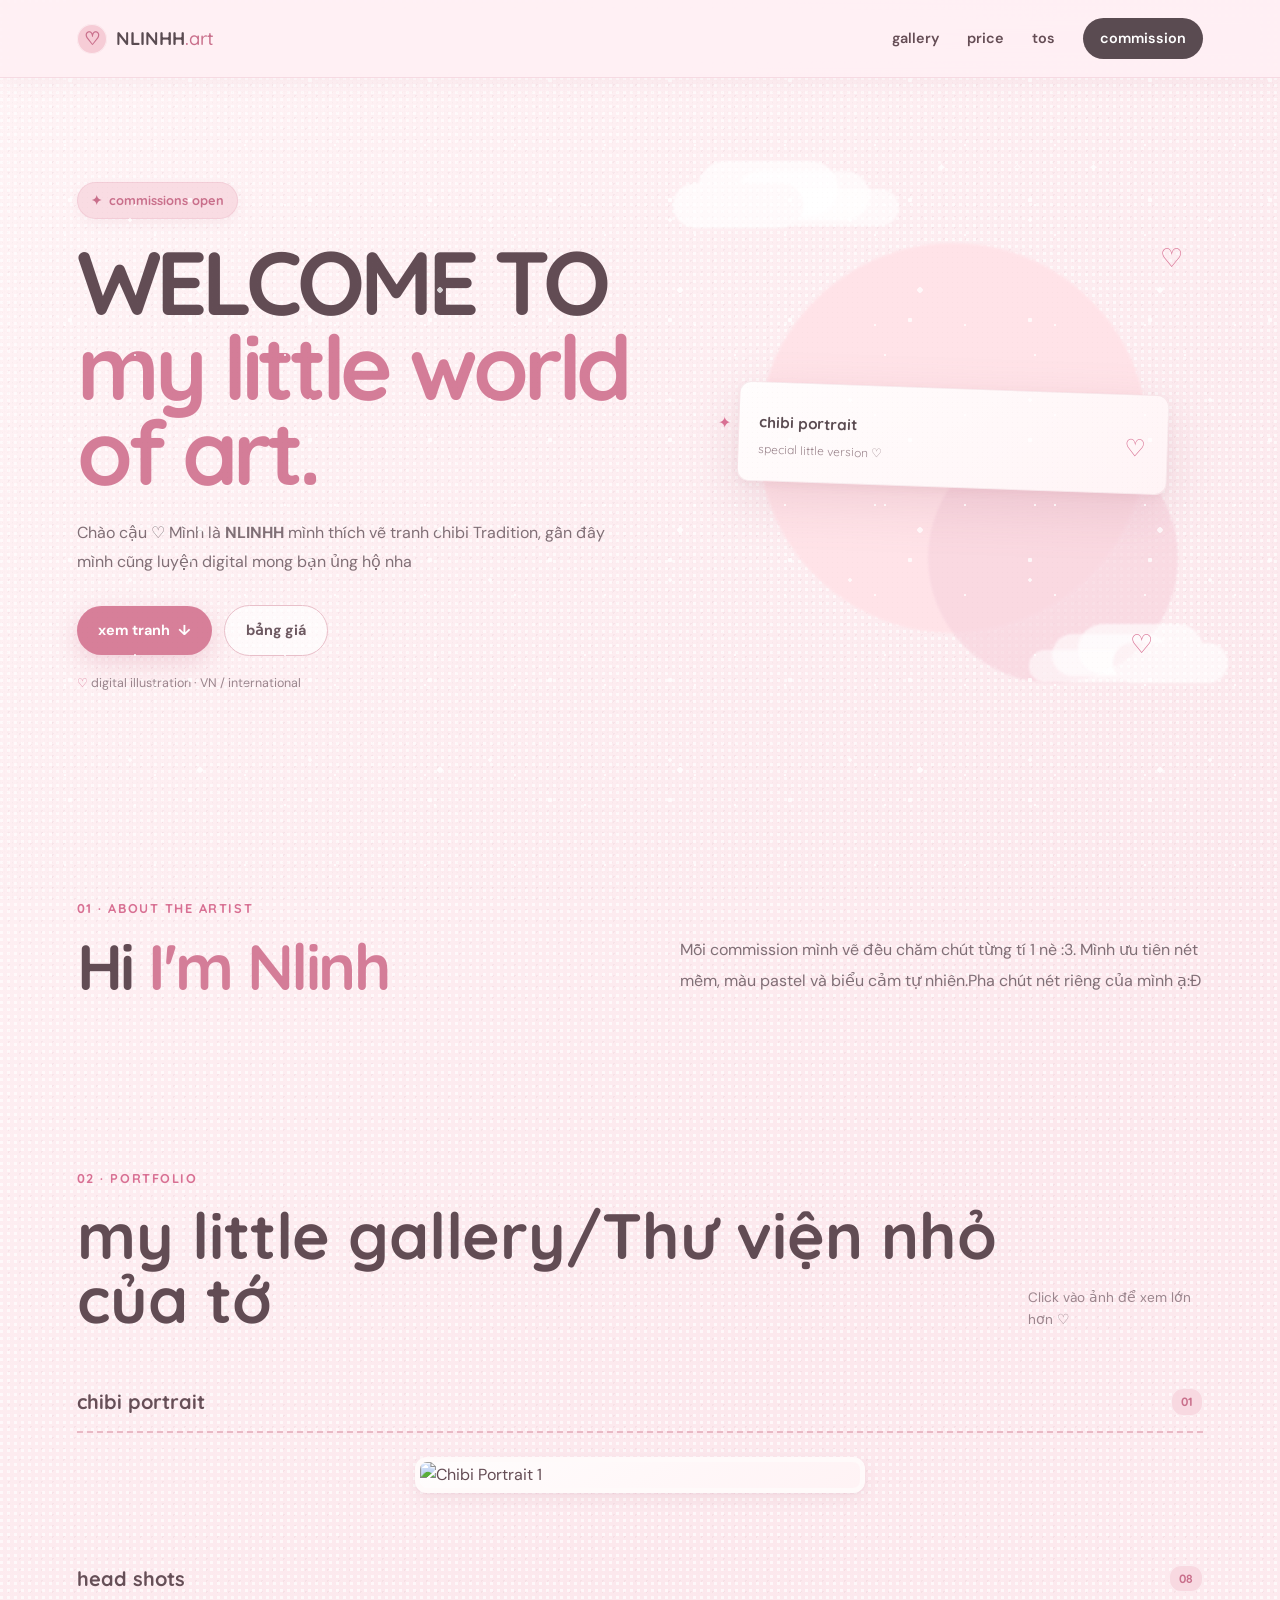
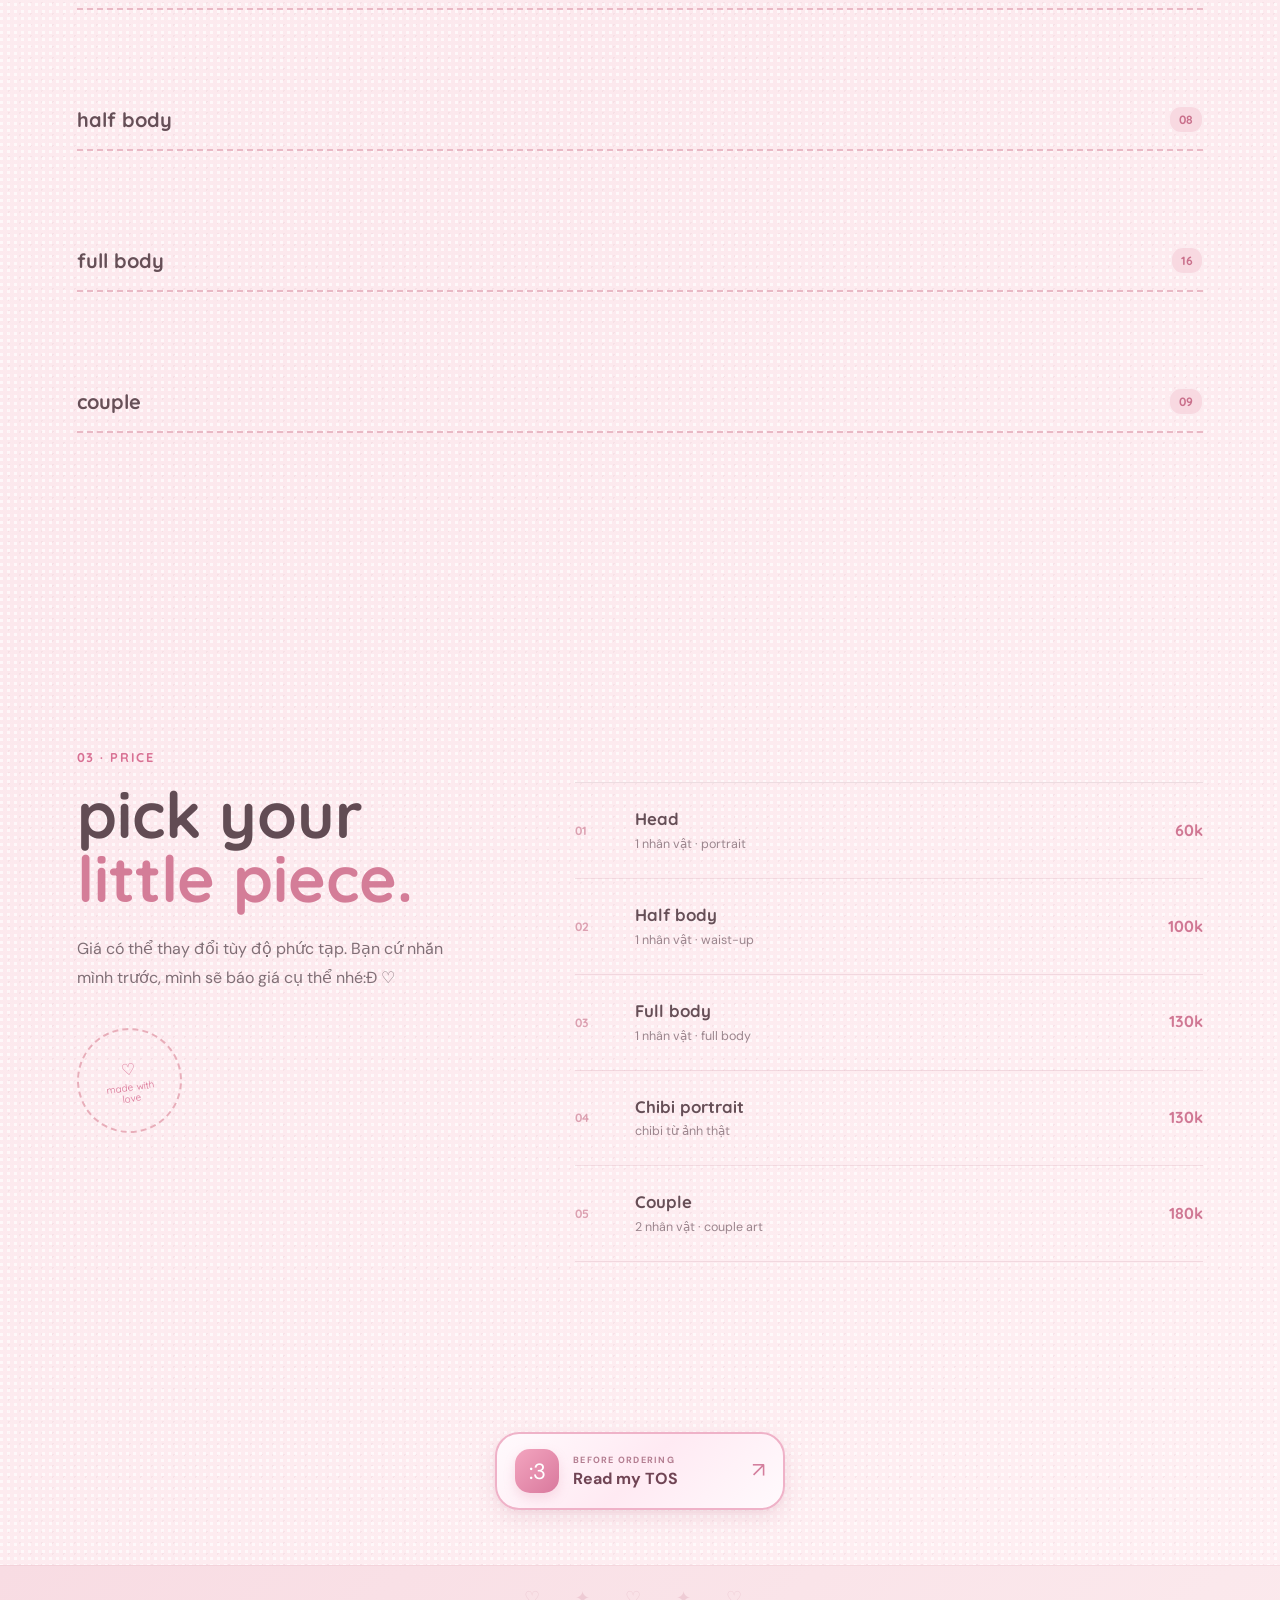
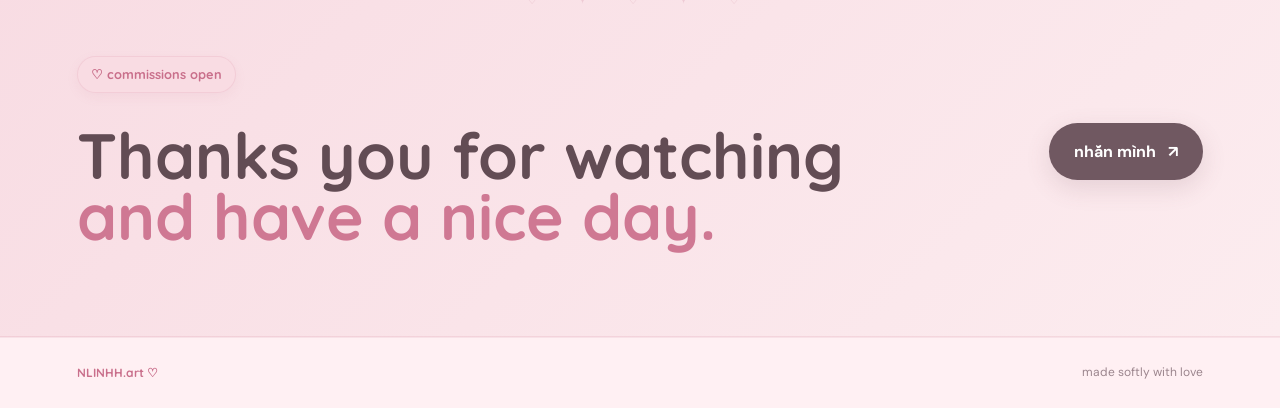
==== index.html @ 8cbca4b0 "nglinhhhcom" ====
<!DOCTYPE html>
<html lang="vi">

<head>
  <meta charset="UTF-8" />
  <meta name="viewport" content="width=device-width, initial-scale=1.0" />
  <meta name="description" content="NGLINHH.art — hello mng nhaaaaaaaa." />
  <title>NGLINHH.art — Commission</title>
  <link rel="preconnect" href="https://fonts.googleapis.com">
  <link rel="preconnect" href="https://fonts.gstatic.com" crossorigin>
  <link
    href="https://fonts.googleapis.com/css2?family=DM+Sans:wght@400;500;600;700&family=Quicksand:wght@500;600;700&display=swap"
    rel="stylesheet">
  <link rel="stylesheet" href="style.css" />
</head>

<body>
  <div class="grain" aria-hidden="true"></div>

  <header class="topbar">
    <a class="brand" href="#home" aria-label="NGLINHH.art home">
      <span class="brand-dot">♡</span>
      <span>NLINHH<span class="thin">.art</span></span>
    </a>
    <nav aria-label="Main navigation">
      <a href="#gallery">gallery</a>
      <a href="#price">price</a>
      <a href="tos.html">tos</a>
      <a class="nav-btn" href="#contact">commission</a>
    </nav>

    <button class="menu" type="button" aria-label="Mở menu" aria-expanded="false">☰</button>
  </header>

  <main>
    <section class="hero" id="home">
      <div class="hero-copy">
        <div class="eyebrow"><span>✦</span> commissions open</div>
        <h1>WELCOME TO<br><em>my little world of art.</em></h1>
        <p>
          Chào cậu ♡ Mình là <strong>NLINHH</strong> mình thích vẽ tranh chibi Tradition, gần đây mình cũng luyện digital mong bạn ủng hộ nha
        </p>
        <div class="hero-actions">
          <a href="#gallery" class="button primary">xem tranh <span>↓</span></a>
          <a href="#price" class="button ghost">bảng giá</a>
        </div>
        <div class="mini-note"><span>♡</span> digital illustration · VN / international</div>
      </div>

      <div class="hero-art">
        <div class="blob blob-one"></div>
        <div class="blob blob-two"></div>

        <div class="portrait-card">
          <button class="hero-image-wrap" id="heroChibi" type="button" aria-label="Mở ảnh chibi">
            
          </button>
          <div class="portrait-caption">
            <div>
              <b>chibi portrait</b><br>
              <span> special little version ♡</span>
            </div>
            <span class="heart">♡</span>
          </div>
        </div>

        <span class="float-heart h1">♡</span>
        <span class="float-heart h2">✦</span>
        <span class="float-heart h3">♡</span>
      </div>
    </section>

    <section class="intro section">
      <div class="section-kicker">01 · about the artist</div>
      <div class="intro-grid">
        <h2>Hi <em>I'm Nlinh</em></h2>
        <p>
          Mỗi commission mình vẽ đều chăm chút từng tí 1 nè :3. Mình ưu tiên nét mềm,
          màu pastel và biểu cảm tự nhiên.Pha chút nét riêng của mình ạ:Đ
         
        </p>
      </div>
    </section>

    <section class="gallery section" id="gallery">
      <div class="section-head">
        <div>
          <div class="section-kicker">02 · portfolio</div>
          <h2>my little gallery/Thư viện nhỏ của tớ</h2>
        </div>
        <p>Click vào ảnh để xem lớn hơn ♡</p>
      </div>

      <!-- Chibi Portrait -->
      <div class="gallery-block">
        <div class="gallery-title">
          <span>chibi portrait</span><b>01</b>
        </div>
        <div class="masonry one gallery-grid">
          <img src="images/Head/2.jpg" alt="Chibi Portrait 1" loading="lazy" />
        </div>
      </div>

      <!-- Head Shots -->
      <div class="gallery-block">
        <div class="gallery-title"><span>head shots</span><b>08</b></div>
        <div class="masonry grid-4 gallery-grid">

        </div>
      </div>

      <!-- Half Body -->
      <div class="gallery-block">
        <div class="gallery-title"><span>half body</span><b>08</b></div>
        <div class="masonry grid-4 gallery-grid">

        </div>
      </div>

      <!-- Full Body -->
      <div class="gallery-block">
        <div class="gallery-title"><span>full body</span><b>16</b></div>
        <div class="masonry grid-4 gallery-grid">

        </div>
      </div>

      <!-- Couple -->
      <div class="gallery-block">
        <div class="gallery-title"><span>couple</span><b>09</b></div>
        <div class="masonry grid-3 gallery-grid">

        </div>
      </div>
    </section>

    <section class="price section" id="price">
      <div class="section-kicker">03 · price</div>
      <div class="price-layout">
        <div class="price-intro">
          <h2>pick your<br><em>little piece.</em></h2>
          <p>Giá có thể thay đổi tùy độ phức tạp. Bạn cứ nhắn mình trước, mình sẽ báo giá cụ thể nhé:Đ ♡</p>
          <div class="price-stamp">♡<br><small>made with<br>love</small></div>
        </div>

        <div class="price-list">
          <article class="price-item">
            <span class="num">01</span>
            <div>
              <h3>Head</h3>
              <p>1 nhân vật · portrait</p>
            </div>
            <strong>60k</strong>
          </article>
          <article class="price-item">
            <span class="num">02</span>
            <div>
              <h3>Half body</h3>
              <p>1 nhân vật · waist-up</p>
            </div>
            <strong>100k</strong>
          </article>
          <article class="price-item">
            <span class="num">03</span>
            <div>
              <h3>Full body</h3>
              <p>1 nhân vật · full body</p>
            </div>
            <strong>130k</strong>
          </article>
          <article class="price-item">
            <span class="num">04</span>
            <div>
              <h3>Chibi portrait</h3>
              <p>chibi từ ảnh thật</p>
            </div>
            <strong>130k</strong>
          </article>
          <article class="price-item">
            <span class="num">05</span>
            <div>
              <h3>Couple</h3>
              <p>2 nhân vật · couple art</p>
            </div>
            <strong>180k</strong>
          </article>
        </div>
      </div>
    </section>
    <div class="tos-button-wrap">

      <a href="./tos.html" target="_blank" rel="noopener noreferrer" class="tos-button">

        <span class="tos-icon">:3</span>

        <span class="tos-button-text">
          <small>BEFORE ORDERING</small>
          Read my TOS
        </span>

        <span class="tos-arrow">↗</span>

      </a>

    </div>
    </a>
    </div>
    <section class="contact" id="contact">
      <div class="contact-inner">
        <div>
          <span class="eyebrow">♡ commissions open</span>
          <h2>Thanks you for watching<br><em>and have a nice day.</em></h2>
        </div>
        <a class="contact-button" href="https://www.facebook.com/share/19JkC8BtgW/?mibextid=wwXIfr/" target="_blank"
          rel="noopener noreferrer">
          nhắn mình <span>↗</span>
        </a>
      </div>
    </section>
  </main>

  <footer>
    <span>NLINHH.art ♡</span>
    <span>made softly with love</span>
  </footer>

  <div class="lightbox" id="lightbox" aria-hidden="true">
    <button class="close" type="button" aria-label="Đóng">×</button>
    <div class="lightbox-content">
      <div class="lightbox-frame">
        <img id="lightboxImage" class="lightbox-image" src="" alt="" />
      </div>
      <p id="lightboxTitle">Artwork</p>
    </div>
  </div>

  <script src="script.js"></script>
</body>

</html>
---- style.css ----
/* ================================
   RESET
================================ */

* {
    margin: 0;
    padding: 0;
    box-sizing: border-box;
}

html {
    scroll-behavior: smooth;
}

body {
    font-family: 'DM Sans', sans-serif;
    background: #fffafb;
    color: #5a4b51;
    line-height: 1.6;
    overflow-x: hidden;
}

img {
    max-width: 100%;
}

a {
    color: inherit;
    text-decoration: none;
}

button {
    font-family: inherit;
}


/* ================================
   BACKGROUND GRAIN
================================ */

.grain {
    position: fixed;
    inset: 0;
    z-index: -1;
    pointer-events: none;
    opacity: 0.035;

    background-image:
        radial-gradient(#8d6b74 0.6px, transparent 0.6px);

    background-size: 5px 5px;
}


/* ================================
   TOPBAR
================================ */

.topbar {
    position: sticky;
    top: 0;
    z-index: 1000;

    display: flex;
    align-items: center;
    justify-content: space-between;

    width: 100%;
    padding: 18px 6vw;

    background: rgba(255, 250, 251, 0.88);
    backdrop-filter: blur(14px);

    border-bottom: 1px solid #f7dfe4;
}

.brand {
    display: flex;
    align-items: center;
    gap: 9px;

    font-family: 'Quicksand', sans-serif;
    font-size: 1.15rem;
    font-weight: 700;

    color: #5a4b51;
}

.brand-dot {
    display: flex;
    align-items: center;
    justify-content: center;

    width: 30px;
    height: 30px;

    border-radius: 50%;

    background: #ffe3e8;
    color: #d87093;
}

.thin {
    font-weight: 500;
    color: #d87093;
}

.topbar nav {
    display: flex;
    align-items: center;
    gap: 28px;

    font-size: 0.9rem;
    font-weight: 600;
}

.topbar nav a {
    transition: color 0.2s ease;
}

.topbar nav a:hover {
    color: #d87093;
}

.nav-btn {
    padding: 9px 17px;

    border-radius: 999px;

    background: #5a4b51;
    color: white !important;

    transition:
        transform 0.2s ease,
        background 0.2s ease;
}

.nav-btn:hover {
    background: #d87093;
    transform: translateY(-2px);
}

.menu {
    display: none;

    border: none;
    background: none;

    font-size: 1.5rem;
    color: #5a4b51;

    cursor: pointer;
}


/* ================================
   GENERAL
================================ */

main {
    width: 100%;
}

.section {
    width: min(1180px, 88%);
    margin: 0 auto;
}

.section-kicker {
    margin-bottom: 15px;

    color: #d87093;

    font-family: 'Quicksand', sans-serif;
    font-size: 0.8rem;
    font-weight: 700;

    letter-spacing: 0.12em;
    text-transform: uppercase;
}


/* ================================
   HERO
================================ */

.hero {
    position: relative;

    display: grid;
    grid-template-columns: 1fr 0.9fr;
    align-items: center;

    min-height: 720px;

    width: min(1180px, 88%);
    margin: 0 auto;

    gap: 70px;
}

.hero-copy {
    position: relative;
    z-index: 2;
}

.eyebrow {
    display: inline-flex;
    align-items: center;
    gap: 7px;

    margin-bottom: 20px;

    padding: 7px 13px;

    border-radius: 999px;

    background: #ffe9ed;
    color: #d87093;

    font-family: 'Quicksand', sans-serif;
    font-size: 0.8rem;
    font-weight: 700;
}

.hero h1 {
    margin-bottom: 25px;

    font-family: 'Quicksand', sans-serif;
    font-size: clamp(3.5rem, 7vw, 6.5rem);
    line-height: 0.95;
    letter-spacing: -0.055em;

    color: #4f4147;
}

.hero h1 em,
.intro h2 em,
.price-intro h2 em,
.contact h2 em {
    color: #d87093;
    font-style: normal;
}

.hero-copy>p {
    max-width: 590px;

    margin-bottom: 28px;

    color: #806f76;
    font-size: 1rem;
    line-height: 1.8;
}

.hero-actions {
    display: flex;
    align-items: center;
    gap: 12px;

    margin-bottom: 18px;
}

.button {
    display: inline-flex;
    align-items: center;
    justify-content: center;
    gap: 8px;

    padding: 13px 21px;

    border-radius: 999px;

    font-size: 0.9rem;
    font-weight: 700;

    transition:
        transform 0.25s ease,
        box-shadow 0.25s ease;
}

.button:hover {
    transform: translateY(-3px);
}

.button.primary {
    background: #d87093;
    color: white;

    box-shadow: 0 8px 25px rgba(216, 112, 147, 0.25);
}

.button.ghost {
    border: 1px solid #e8cbd2;
    background: white;
    color: #6d5961;
}

.mini-note {
    color: #9a858d;
    font-size: 0.78rem;
}

.mini-note span {
    color: #d87093;
}


/* ================================
   HERO ART
================================ */

.hero-art {
    position: relative;

    display: flex;
    align-items: center;
    justify-content: center;

    min-height: 570px;
}

.blob {
    position: absolute;

    border-radius: 50%;

    filter: blur(1px);
}

.blob-one {
    width: 390px;
    height: 390px;

    background: #ffe3e8;

    transform: rotate(-15deg);
}

.blob-two {
    width: 250px;
    height: 250px;

    background: #f8d5df;

    right: 5%;
    bottom: 7%;

    opacity: 0.7;
}

.portrait-card {
    position: relative;
    z-index: 2;

    width: min(430px, 90%);

    padding: 12px;

    background: white;

    border-radius: 24px;

    box-shadow:
        0 25px 70px rgba(180, 120, 140, 0.2),
        0 5px 20px rgba(180, 120, 140, 0.08);

    transform: rotate(2deg);

    transition: transform 0.35s ease;
}

.portrait-card:hover {
    transform: rotate(0deg) translateY(-5px);
}

.hero-image-wrap {
    display: block;

    width: 100%;
    padding: 0;

    border: none;
    border-radius: 17px;

    overflow: hidden;

    background: #fff;

    cursor: pointer;
}

.hero-image-wrap img {
    display: block;

    width: 100%;
    height: auto;

    border-radius: 17px;
}

.portrait-caption {
    display: flex;
    align-items: center;
    justify-content: space-between;

    padding: 15px 8px 8px;

    font-family: 'Quicksand', sans-serif;
}

.portrait-caption b {
    color: #5a4b51;
    font-size: 0.95rem;
}

.portrait-caption span {
    color: #9b858d;
    font-size: 0.75rem;
}

.portrait-caption .heart {
    color: #d87093;
    font-size: 1.5rem;
}

.float-heart {
    position: absolute;

    z-index: 3;

    color: #d87093;

    font-size: 1.6rem;

    animation: float 3s ease-in-out infinite;
}

.float-heart.h1 {
    top: 15%;
    right: 4%;
}

.float-heart.h2 {
    top: 45%;
    left: 3%;

    font-size: 1rem;

    animation-delay: 0.7s;
}

.float-heart.h3 {
    right: 10%;
    bottom: 10%;

    animation-delay: 1.2s;
}

@keyframes float {

    0%,
    100% {
        transform: translateY(0);
    }

    50% {
        transform: translateY(-10px);
    }
}


/* ================================
   INTRO
================================ */

.intro {
    padding: 100px 0;
}

.intro-grid {
    display: grid;
    grid-template-columns: 1fr 1fr;

    gap: 80px;

    align-items: center;
}

.intro h2 {
    font-family: 'Quicksand', sans-serif;
    font-size: clamp(2.4rem, 5vw, 4.3rem);
    line-height: 1;
    letter-spacing: -0.04em;

    color: #504147;
}

.intro-grid p {
    color: #806f76;
    font-size: 1rem;
    line-height: 1.9;
}


/* ================================
   GALLERY
================================ */

.gallery {
    padding: 70px 0 120px;
}

.section-head {
    display: flex;
    align-items: end;
    justify-content: space-between;

    margin-bottom: 55px;
}

.section-head h2 {
    font-family: 'Quicksand', sans-serif;
    font-size: clamp(2.5rem, 5vw, 4rem);
    line-height: 1;

    color: #504147;
}

.section-head>p {
    color: #9b858d;
    font-size: 0.85rem;
}

.gallery-block {
    margin-bottom: 70px;
}

.gallery-title {
    display: flex;
    align-items: center;
    justify-content: space-between;

    padding-bottom: 13px;
    margin-bottom: 24px;

    border-bottom: 2px dashed #f4c2c2;

    font-family: 'Quicksand', sans-serif;
    font-size: 1.25rem;
    font-weight: 700;

    color: #5a4b51;
}

.gallery-title b {
    padding: 4px 10px;

    border-radius: 12px;

    background: #ffe3e8;
    color: #d87093;

    font-size: 0.75rem;
}


/* GRID */

.gallery-grid {
    display: grid;

    width: 100%;

    gap: 20px;
}

.gallery-grid.one {
    grid-template-columns: minmax(250px, 450px);
    justify-content: center;
}

.gallery-grid.grid-3 {
    grid-template-columns: repeat(3, minmax(0, 1fr));
}

.gallery-grid.grid-4 {
    grid-template-columns: repeat(4, minmax(0, 1fr));
}


/* IMAGE */

.gallery-grid img {
    display: block;

    width: 100%;
    height: 280px;

    object-fit: cover;

    border: 3px solid white;
    border-radius: 16px;

    background: #fff;

    box-shadow: 0 5px 20px rgba(220, 150, 170, 0.12);

    cursor: pointer;

    transition:
        transform 0.3s cubic-bezier(0.34, 1.56, 0.64, 1),
        box-shadow 0.3s ease;
}

.gallery-grid.one img {
    height: auto;
    max-height: 600px;

    object-fit: contain;
}

.gallery-grid img:hover {
    transform: translateY(-6px) scale(1.02);

    box-shadow:
        0 12px 30px rgba(220, 150, 170, 0.25);
}


/* ================================
   PRICE
================================ */

.price {
    padding: 100px 0 130px;
}

.price-layout {
    display: grid;
    grid-template-columns: 0.8fr 1.2fr;

    gap: 80px;

    align-items: start;
}

.price-intro h2 {
    font-family: 'Quicksand', sans-serif;
    font-size: clamp(2.5rem, 5vw, 4.2rem);
    line-height: 1;

    color: #504147;
}

.price-intro>p {
    max-width: 400px;

    margin-top: 25px;

    color: #806f76;
    line-height: 1.8;
}

.price-stamp {
    display: flex;
    flex-direction: column;
    align-items: center;
    justify-content: center;

    width: 105px;
    height: 105px;

    margin-top: 35px;

    border: 2px dashed #e8aeba;
    border-radius: 50%;

    color: #d87093;

    text-align: center;

    transform: rotate(-8deg);
}

.price-stamp small {
    font-family: 'Quicksand', sans-serif;
    font-size: 0.62rem;
    line-height: 1.1;
}

.price-list {
    display: flex;
    flex-direction: column;

    border-top: 1px solid #eddde1;
}

.price-item {
    display: grid;
    grid-template-columns: 45px 1fr auto;
    align-items: center;

    gap: 15px;

    padding: 23px 0;

    border-bottom: 1px solid #eddde1;
}

.price-item .num {
    color: #dca1b1;

    font-family: 'Quicksand', sans-serif;
    font-size: 0.75rem;
    font-weight: 700;
}

.price-item h3 {
    margin-bottom: 2px;

    font-family: 'Quicksand', sans-serif;
    font-size: 1.05rem;

    color: #5a4b51;
}

.price-item p {
    color: #9b858d;
    font-size: 0.78rem;
}

.price-item strong {
    font-family: 'Quicksand', sans-serif;

    color: #d87093;
    font-size: 1rem;
}


/* ================================
   CONTACT
================================ */

.contact {
    width: 100%;

    padding: 90px 6vw;

    background: #fcebef;
}

.contact-inner {
    display: flex;
    align-items: center;
    justify-content: space-between;

    width: min(1180px, 100%);
    margin: 0 auto;

    gap: 40px;
}

.contact h2 {
    margin-top: 12px;

    font-family: 'Quicksand', sans-serif;
    font-size: clamp(2.7rem, 5vw, 5rem);
    line-height: 0.95;

    color: #504147;
}

.contact-button {
    display: inline-flex;
    align-items: center;
    gap: 12px;

    padding: 16px 25px;

    border-radius: 999px;

    background: #5a4b51;
    color: white;

    font-weight: 700;

    transition:
        transform 0.2s ease,
        background 0.2s ease;
}

.contact-button:hover {
    background: #d87093;
    transform: translateY(-3px);
}


/* ================================
   FOOTER
================================ */

footer {
    display: flex;
    align-items: center;
    justify-content: space-between;

    padding: 25px 6vw;

    background: #fff;

    color: #9b858d;

    font-size: 0.75rem;
}

footer span:first-child {
    font-family: 'Quicksand', sans-serif;
    font-weight: 700;
    color: #d87093;
}


/* ================================
   LIGHTBOX
================================ */

.lightbox {
    position: fixed;
    inset: 0;

    z-index: 9999;

    display: flex;
    align-items: center;
    justify-content: center;

    padding: 30px;

    background: rgba(45, 30, 35, 0.88);

    opacity: 0;
    visibility: hidden;
    pointer-events: none;

    transition:
        opacity 0.25s ease,
        visibility 0.25s ease;
}

.lightbox.active {
    opacity: 1;
    visibility: visible;
    pointer-events: auto;
}

.lightbox-content {
    display: flex;
    flex-direction: column;
    align-items: center;

    max-width: 95vw;
    max-height: 95vh;
}

.lightbox-frame {
    display: flex;
    align-items: center;
    justify-content: center;

    max-width: 90vw;
    max-height: 82vh;
}

.lightbox-image {
    display: block;

    width: auto;
    height: auto;

    max-width: 90vw;
    max-height: 82vh;

    object-fit: contain;

    border: 4px solid white;
    border-radius: 16px;

    box-shadow: 0 20px 60px rgba(0, 0, 0, 0.35);
}

.lightbox-content p {
    margin-top: 14px;

    color: white;

    font-family: 'Quicksand', sans-serif;
    font-size: 0.9rem;
    font-weight: 600;

    text-align: center;
}

.lightbox .close {
    position: absolute;
    top: 20px;
    right: 25px;

    width: 45px;
    height: 45px;

    border: none;
    border-radius: 50%;

    background: rgba(255, 255, 255, 0.95);
    color: #8c6872;

    font-size: 30px;
    line-height: 1;

    cursor: pointer;

    transition:
        transform 0.2s ease,
        background 0.2s ease;
}

.lightbox .close:hover {
    background: #ffe3e8;
    transform: rotate(90deg);
}


/* ================================
   RESPONSIVE
================================ */

@media (max-width: 900px) {

    .topbar {
        padding: 15px 5%;
    }

    .topbar nav {
        display: none;
    }

    .menu {
        display: block;
    }

    .hero {
        grid-template-columns: 1fr;

        min-height: auto;

        padding: 80px 0 100px;

        gap: 60px;
    }

    .hero-copy {
        text-align: center;
    }

    .hero-copy>p {
        margin-left: auto;
        margin-right: auto;
    }

    .hero-actions {
        justify-content: center;
    }

    .hero-art {
        min-height: 500px;
    }

    .intro-grid {
        grid-template-columns: 1fr;

        gap: 30px;
    }

    .section-head {
        align-items: start;
        flex-direction: column;

        gap: 15px;
    }

    .gallery-grid.grid-4 {
        grid-template-columns: repeat(2, minmax(0, 1fr));
    }

    .gallery-grid.grid-3 {
        grid-template-columns: repeat(2, minmax(0, 1fr));
    }

    .price-layout {
        grid-template-columns: 1fr;

        gap: 50px;
    }

    .contact-inner {
        flex-direction: column;
        align-items: flex-start;
    }
}


@media (max-width: 600px) {

    .section {
        width: 90%;
    }

    .hero {
        width: 90%;
    }

    .hero h1 {
        font-size: 3.5rem;
    }

    .hero-art {
        min-height: 400px;
    }

    .blob-one {
        width: 280px;
        height: 280px;
    }

    .blob-two {
        width: 180px;
        height: 180px;
    }

    .portrait-card {
        width: 90%;
    }

    .intro,
    .gallery,
    .price {
        padding-top: 70px;
        padding-bottom: 80px;
    }

    .gallery-grid {
        gap: 10px;
    }

    .gallery-grid.grid-3,
    .gallery-grid.grid-4 {
        grid-template-columns: repeat(2, minmax(0, 1fr));
    }

    .gallery-grid img {
        height: 180px;

        border-width: 2px;
        border-radius: 10px;
    }

    .gallery-grid.one {
        grid-template-columns: 1fr;
    }

    .gallery-grid.one img {
        height: auto;
        max-height: none;
    }

    .gallery-title {
        font-size: 1.05rem;
    }

    .price-item {
        grid-template-columns: 35px 1fr auto;
        gap: 8px;
    }

    .contact {
        padding: 70px 5%;
    }

    .contact h2 {
        font-size: 3rem;
    }

    footer {
        flex-direction: column;
        gap: 8px;

        text-align: center;
    }

    .lightbox {
        padding: 15px;
    }

    .lightbox-image {
        max-width: 95vw;
        max-height: 80vh;

        border-radius: 12px;
    }

    .lightbox .close {
        top: 12px;
        right: 12px;

        width: 40px;
        height: 40px;

        font-size: 26px;
    }
}

/* =========================================
   🎀 CANVAS PINK ARTIST THEME
========================================= */

/* Nền canvas */
body {
    background:
        radial-gradient(circle at 15% 20%,
            rgba(255, 255, 255, 0.65) 0 2px,
            transparent 2px),
        radial-gradient(circle at 80% 70%,
            rgba(180, 120, 140, 0.08) 0 1px,
            transparent 1px),
        linear-gradient(135deg,
            #fff4f6 0%,
            #fce8ed 45%,
            #fff1f4 100%);

    background-size:
        7px 7px,
        11px 11px,
        100% 100%;

    color: #654d55;
}


/* Lớp texture vải canvas */
body::before {
    content: "";
    position: fixed;
    inset: 0;

    z-index: -1;
    pointer-events: none;

    opacity: 0.18;

    background:
        repeating-linear-gradient(0deg,
            rgba(130, 90, 100, 0.045) 0px,
            rgba(130, 90, 100, 0.045) 1px,
            transparent 1px,
            transparent 4px),
        repeating-linear-gradient(90deg,
            rgba(130, 90, 100, 0.035) 0px,
            rgba(130, 90, 100, 0.035) 1px,
            transparent 1px,
            transparent 4px);

    mix-blend-mode: multiply;
}


/* =========================================
   HEADER
========================================= */

.topbar {
    background: rgba(255, 240, 244, 0.88);

    border-bottom: 1px solid rgba(220, 150, 170, 0.25);

    box-shadow:
        0 4px 20px rgba(180, 110, 135, 0.07);
}

.brand-dot {
    background: #f6ccd6;
    color: #c96f8b;

    box-shadow:
        inset 0 0 0 1px rgba(255, 255, 255, 0.6);
}

.thin {
    color: #c96f8b;
}


/* =========================================
   HERO
========================================= */

.hero {
    position: relative;
}

.hero h1 {
    color: #624c54;
}

.hero h1 em {
    color: #d47d98;
}

.eyebrow {
    background: #f9dce3;
    color: #c96f8b;

    border: 1px solid rgba(210, 120, 145, 0.15);

    box-shadow:
        0 4px 12px rgba(190, 110, 135, 0.08);
}

.button.primary {
    background: #d77f99;

    box-shadow:
        0 8px 25px rgba(210, 115, 145, 0.25);
}

.button.ghost {
    background: rgba(255, 255, 255, 0.65);

    border-color: #e8bfc9;
}


/* =========================================
   HERO IMAGE — KIỂU TRANH DÁN LÊN CANVAS
========================================= */

.portrait-card {
    background:
        linear-gradient(145deg,
            #fffdfd,
            #fff4f6);

    border: 1px solid rgba(210, 150, 165, 0.18);

    box-shadow:
        0 18px 50px rgba(180, 110, 135, 0.18),
        0 3px 8px rgba(160, 100, 120, 0.08);

    border-radius: 12px;
}


/* =========================================
   INTRO
========================================= */

.intro h2,
.section-head h2,
.price-intro h2 {
    color: #624c54;
}

.intro h2 em,
.price-intro h2 em {
    color: #d47d98;
}


/* =========================================
   GALLERY
========================================= */

.gallery-title {
    color: #664f57;

    border-bottom-color: #e9b9c5;
}

.gallery-title b {
    background: #f8d9e1;
    color: #c96f8b;

    box-shadow:
        inset 0 0 0 1px rgba(255, 255, 255, 0.5);
}


/* Khung ảnh giống card canvas */
.gallery-grid img {
    background:
        linear-gradient(145deg,
            #fffdfd,
            #fff3f5);

    border: 5px solid #fffafa;

    border-radius: 12px;

    box-shadow:
        0 5px 15px rgba(170, 105, 125, 0.10),
        0 1px 2px rgba(170, 105, 125, 0.08);

    transition:
        transform 0.3s cubic-bezier(0.34, 1.56, 0.64, 1),
        box-shadow 0.3s ease,
        filter 0.3s ease;
}

.gallery-grid img:hover {
    transform:
        translateY(-7px) rotate(-0.5deg) scale(1.025);

    box-shadow:
        0 15px 30px rgba(180, 105, 130, 0.20);

    filter: saturate(1.03);
}


/* =========================================
   PRICE — CARD VẢI/GIẤY
========================================= */

.price-item {
    border-bottom-color: rgba(210, 160, 175, 0.28);
}

.price-item h3 {
    color: #664f57;
}

.price-item strong {
    color: #d07894;
}


/* =========================================
   CONTACT
========================================= */

.contact {
    position: relative;

    background:
        linear-gradient(135deg,
            #f8dce3,
            #fcecef);

    border-top: 1px solid rgba(210, 130, 150, 0.15);
    border-bottom: 1px solid rgba(210, 130, 150, 0.15);
}

.contact::before {
    content: "♡   ✦   ♡   ✦   ♡";

    position: absolute;
    top: 18px;
    left: 50%;

    transform: translateX(-50%);

    color: rgba(190, 100, 130, 0.18);

    font-size: 18px;
    letter-spacing: 15px;
}

.contact h2 {
    color: #624c54;
}

.contact h2 em {
    color: #cf7893;
}

.contact-button {
    background: #705861;

    box-shadow:
        0 8px 25px rgba(120, 80, 95, 0.16);
}


/* =========================================
   FOOTER
========================================= */

footer {
    background: #fff0f3;

    border-top: 1px solid rgba(210, 140, 160, 0.15);
}

footer span:first-child {
    color: #c96f8b;
}


/* =========================================
   LIGHTBOX
========================================= */

.lightbox {
    background: rgba(65, 43, 50, 0.84);
}

.lightbox-image {
    border-color: #fff8fa;

    box-shadow:
        0 20px 70px rgba(50, 30, 40, 0.4);
}

.lightbox .close {
    background: #fff0f3;
    color: #b86c84;
}

.lightbox .close:hover {
    background: #f8d4de;
}

/* =========================================
   ❄️ SNOW + ☁️ CLOUDS
   Pink Canvas Winter Theme
========================================= */


/* -----------------------------------------
   ❄️ TUYẾT RƠI
----------------------------------------- */

body::after {
    content: "";

    position: fixed;
    inset: -100px 0 0 0;

    z-index: 2;
    pointer-events: none;

    opacity: 0.75;

    background-image:
        radial-gradient(circle, #ffffff 0 2px, transparent 2.5px),
        radial-gradient(circle, #ffffff 0 1.5px, transparent 2px),
        radial-gradient(circle, #fff 0 1px, transparent 1.5px),
        radial-gradient(circle, #ffffff 0 2.5px, transparent 3px),
        radial-gradient(circle, #fff 0 1px, transparent 1.5px);

    background-size:
        120px 120px,
        180px 180px,
        90px 90px,
        240px 240px,
        150px 150px;

    background-position:
        10px 0,
        40px 50px,
        20px 20px,
        80px 30px,
        60px 80px;

    animation: snowFall 14s linear infinite;
}

@keyframes snowFall {
    0% {
        transform: translateY(-120px);
    }

    100% {
        transform: translateY(120vh);
    }
}


/* -----------------------------------------
   ☁️ MÂY BỒNG BỀNH
----------------------------------------- */

.grain {
    z-index: 3;
    pointer-events: none;
}


/* Mây góc trên trái */
.grain::before {
    content: "";

    position: absolute;

    width: 95px;
    height: 38px;

    top: 45px;
    left: -15px;

    border-radius: 50px;

    background: rgba(255, 255, 255, 0.72);

    filter: blur(1px);

    box-shadow:
        28px -15px 0 5px rgba(255, 255, 255, 0.72),
        58px -8px 0 2px rgba(255, 255, 255, 0.68),
        82px 4px 0 -3px rgba(255, 255, 255, 0.65);

    animation: cloudFloat1 8s ease-in-out infinite;
}


/* Mây góc dưới phải */
.grain::after {
    content: "";

    position: absolute;

    width: 120px;
    height: 42px;

    right: -20px;
    bottom: 70px;

    border-radius: 50px;

    background: rgba(255, 255, 255, 0.65);

    filter: blur(1px);

    box-shadow:
        -35px -15px 0 4px rgba(255, 255, 255, 0.68),
        -65px -8px 0 0 rgba(255, 255, 255, 0.62),
        -90px 5px 0 -4px rgba(255, 255, 255, 0.58);

    animation: cloudFloat2 10s ease-in-out infinite;
}


/* -----------------------------------------
   ☁️ MÂY TRONG HERO
----------------------------------------- */

.hero-art::before {
    content: "";

    position: absolute;

    width: 130px;
    height: 45px;

    top: 30px;
    left: -30px;

    border-radius: 50px;

    background: rgba(255, 255, 255, 0.68);

    filter: blur(1px);

    box-shadow:
        30px -17px 0 5px rgba(255, 255, 255, 0.68),
        65px -10px 0 2px rgba(255, 255, 255, 0.64),
        100px 2px 0 -4px rgba(255, 255, 255, 0.6);

    animation: cloudFloat1 9s ease-in-out infinite;
}


/* Mây hero góc dưới */
.hero-art::after {
    content: "";

    position: absolute;

    width: 115px;
    height: 40px;

    right: -25px;
    bottom: 40px;

    border-radius: 50px;

    background: rgba(255, 255, 255, 0.62);

    filter: blur(1px);

    box-shadow:
        -30px -14px 0 5px rgba(255, 255, 255, 0.64),
        -60px -8px 0 1px rgba(255, 255, 255, 0.6),
        -88px 3px 0 -4px rgba(255, 255, 255, 0.55);

    animation: cloudFloat2 11s ease-in-out infinite;
}


/* -----------------------------------------
   ☁️ CHUYỂN ĐỘNG MÂY
----------------------------------------- */

@keyframes cloudFloat1 {

    0%,
    100% {
        transform: translateX(0) translateY(0);
    }

    50% {
        transform: translateX(18px) translateY(-7px);
    }
}

@keyframes cloudFloat2 {

    0%,
    100% {
        transform: translateX(0) translateY(0);
    }

    50% {
        transform: translateX(-20px) translateY(8px);
    }
}


/* -----------------------------------------
   ✨ TUYẾT LẤP LÁNH NHẸ
----------------------------------------- */

.hero::after {
    content: "✦   ·   ✧       ·   ✦        ·";

    position: absolute;

    top: 80px;
    right: 5%;

    color: rgba(255, 255, 255, 0.75);

    font-size: 13px;
    letter-spacing: 14px;

    pointer-events: none;

    animation: sparkle 4s ease-in-out infinite;
}

@keyframes sparkle {

    0%,
    100% {
        opacity: 0.35;
        transform: translateY(0);
    }

    50% {
        opacity: 0.9;
        transform: translateY(-8px);
    }
}


/* -----------------------------------------
   📱 MOBILE
----------------------------------------- */

@media (max-width: 600px) {

    .grain::before {
        top: 70px;
        left: -45px;
        transform: scale(0.75);
    }

    .grain::after {
        right: -45px;
        bottom: 50px;
        transform: scale(0.75);
    }

    .hero-art::before {
        left: -45px;
        transform: scale(0.7);
    }

    .hero-art::after {
        right: -45px;
        transform: scale(0.7);
    }

    body::after {
        opacity: 0.55;
    }
}

/* =========================================================
   TOS BUTTON
========================================================= */

.tos-button-wrap {
    display: flex;
    justify-content: center;

    margin: 40px auto 55px;
}

.tos-button {
    display: flex;
    align-items: center;

    gap: 14px;

    width: 290px;

    padding: 15px 18px;

    color: #704454;

    text-decoration: none;

    background:
        linear-gradient(135deg,
            #fffafd 0%,
            #ffeaf3 50%,
            #fffafd 100%);

    border: 2px solid #efb2c8;

    border-radius: 24px;

    box-shadow:
        0 8px 20px rgba(190, 112, 143, 0.15),
        0 2px 5px rgba(190, 112, 143, 0.08);

    transition:
        transform 0.25s ease,
        box-shadow 0.25s ease,
        border-color 0.25s ease;
}

.tos-button:hover {
    transform: translateY(-5px);

    border-color: #df91ad;

    box-shadow:
        0 15px 30px rgba(190, 112, 143, 0.23),
        0 3px 8px rgba(190, 112, 143, 0.08);
}

.tos-icon {
    width: 44px;
    height: 44px;

    display: flex;
    align-items: center;
    justify-content: center;

    flex-shrink: 0;

    color: white;

    font-size: 22px;

    background:
        linear-gradient(135deg,
            #f3a5bf,
            #d9799d);

    border-radius: 15px;

    box-shadow:
        0 5px 12px rgba(217, 121, 157, 0.22);
}

.tos-button-text {
    display: flex;
    flex-direction: column;

    gap: 3px;

    font-size: 16px;
    font-weight: 700;

    line-height: 1.2;
}

.tos-button-text small {
    color: #b37d90;

    font-size: 9px;
    font-weight: 700;

    letter-spacing: 0.14em;
}

.tos-arrow {
    margin-left: auto;

    color: #d47e9d;

    font-size: 21px;

    transition:
        transform 0.25s ease;
}

.tos-button:hover .tos-arrow {
    transform: translate(4px, -4px);
}

/* mobile */

@media (max-width: 600px) {

    .tos-button {
        width: calc(100% - 30px);
    }
}
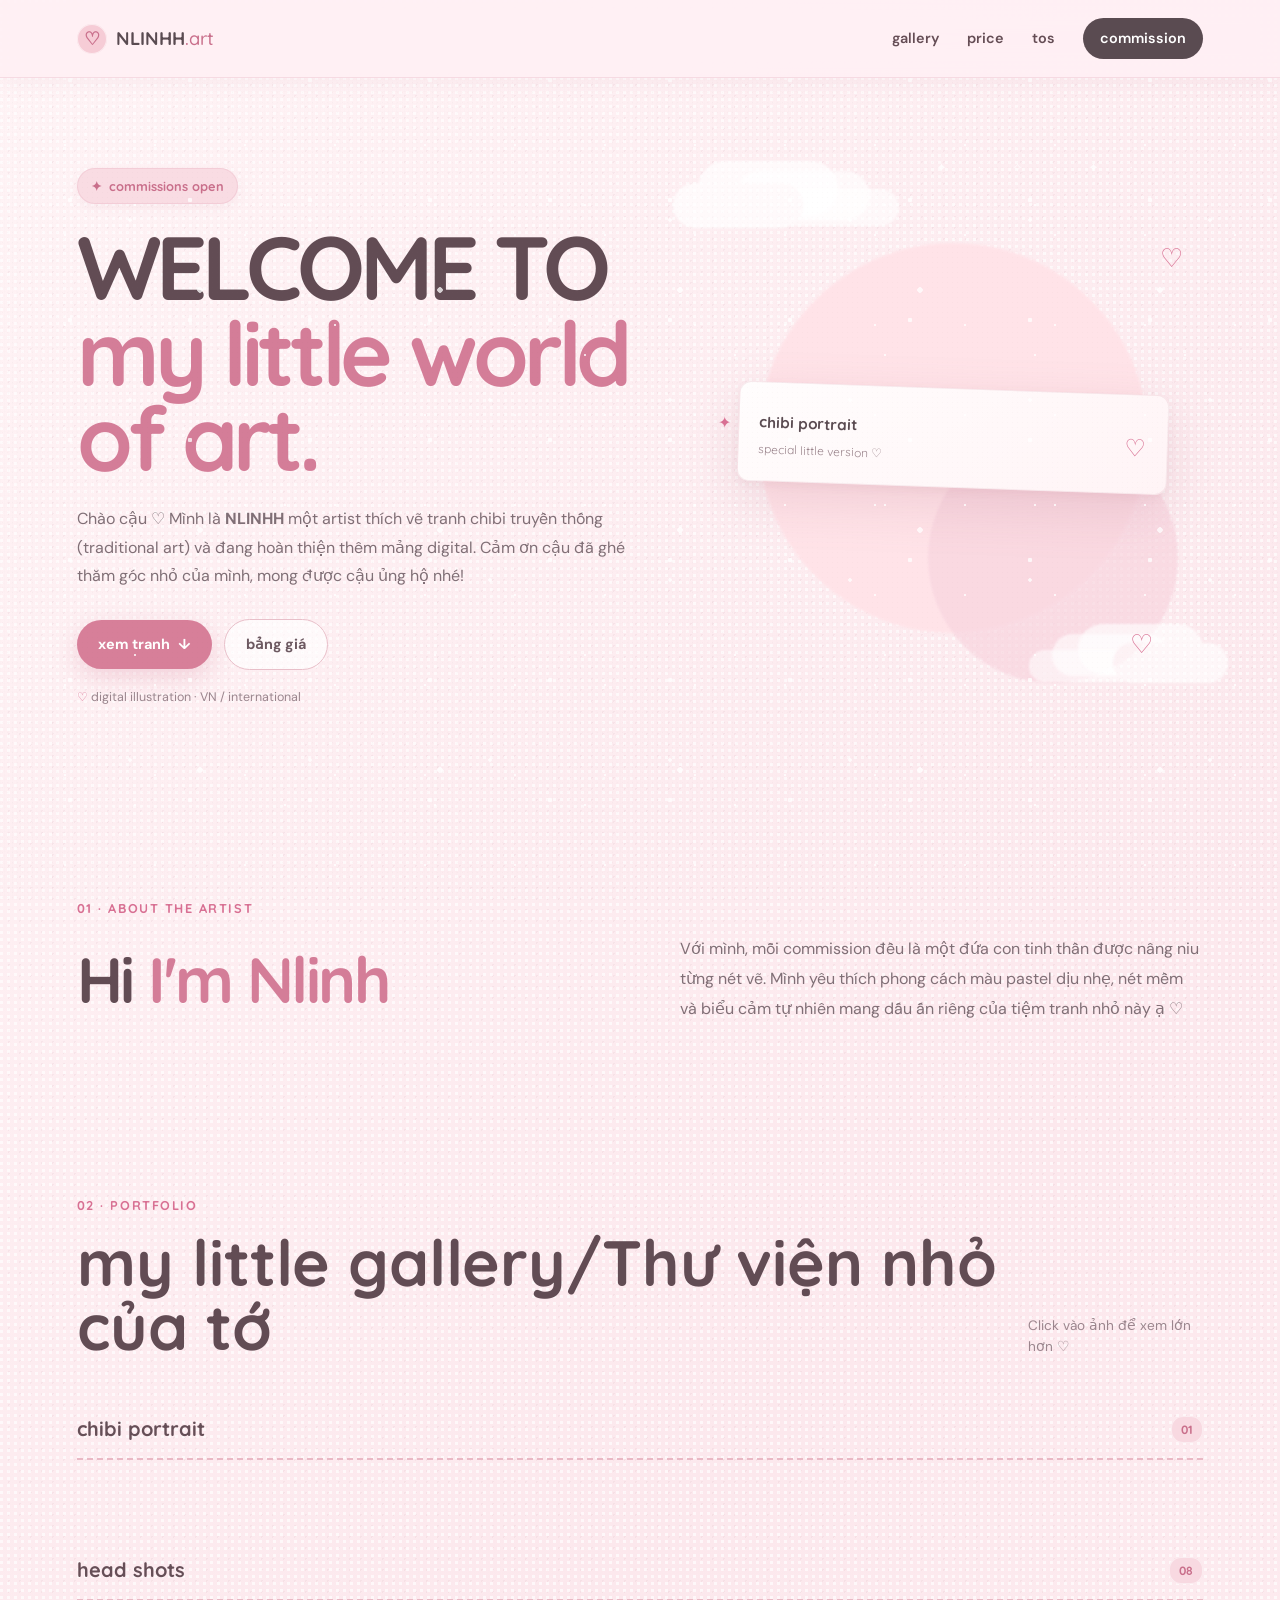
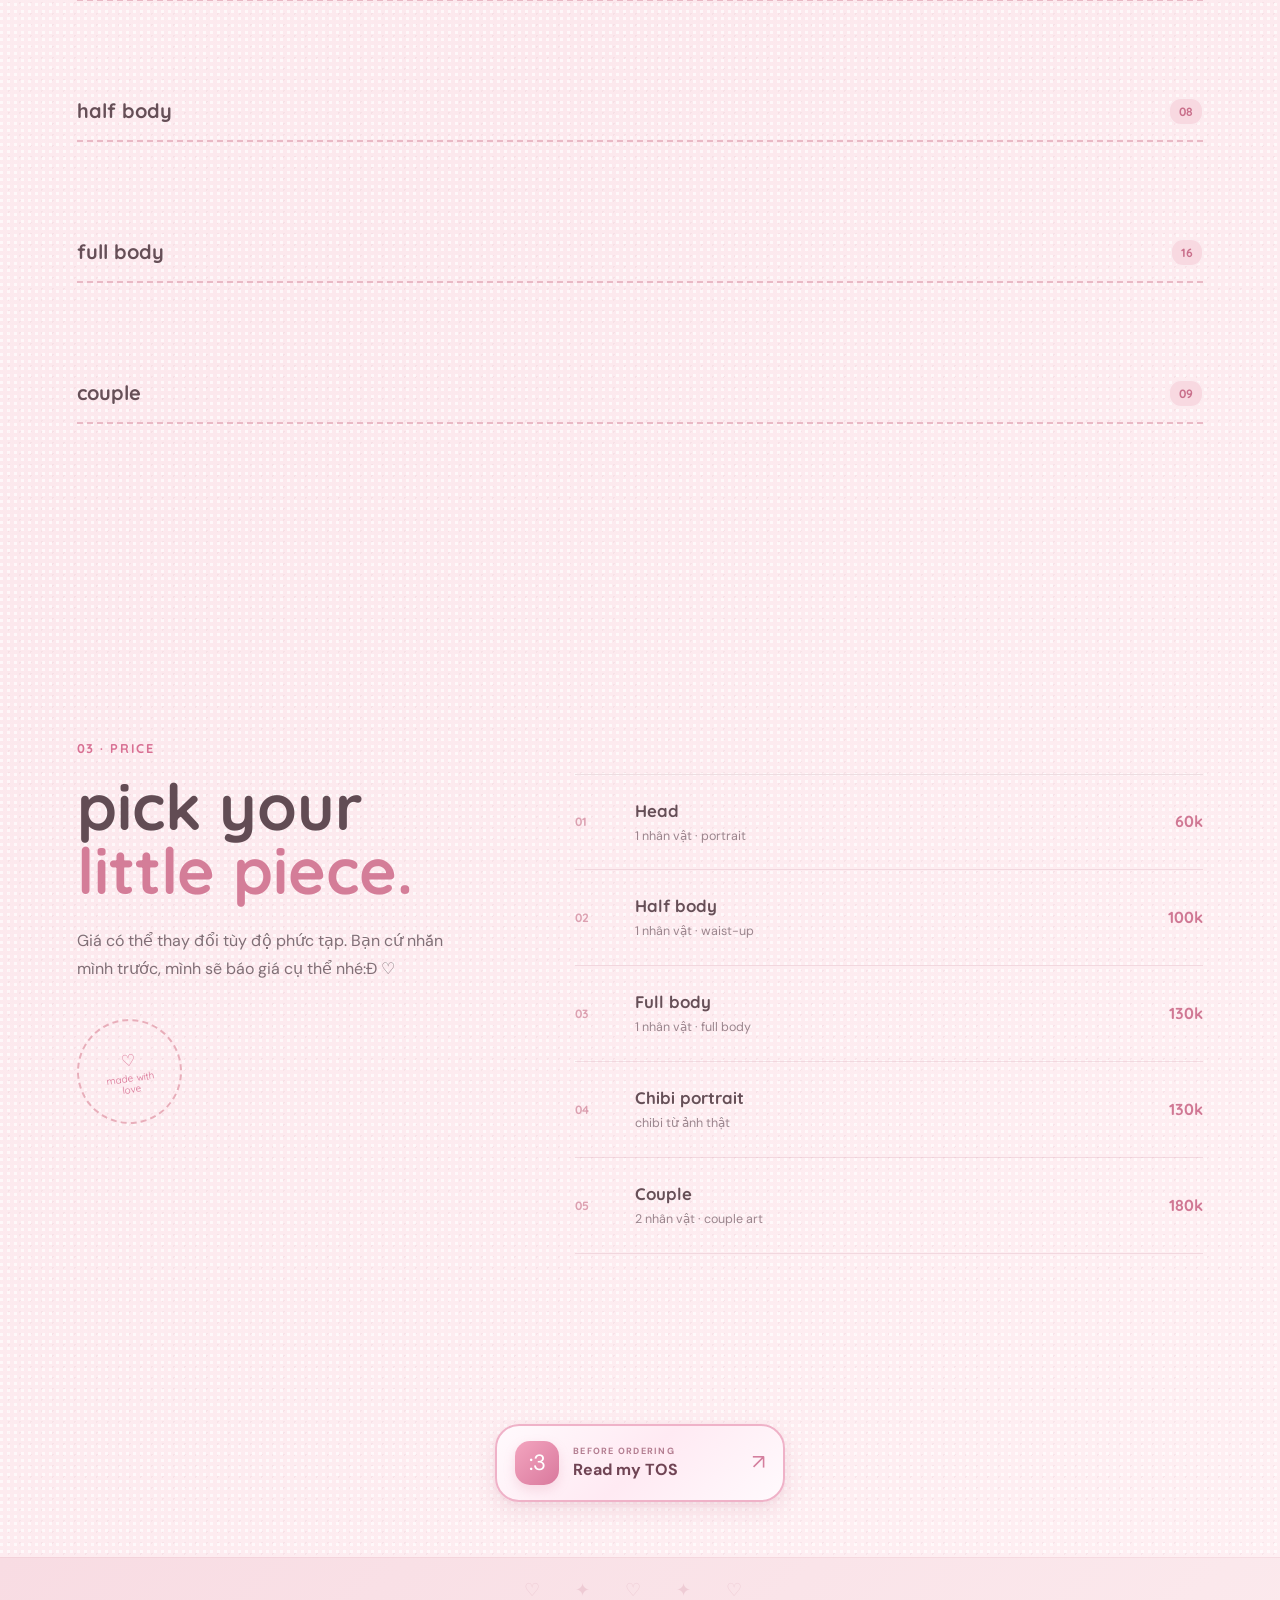
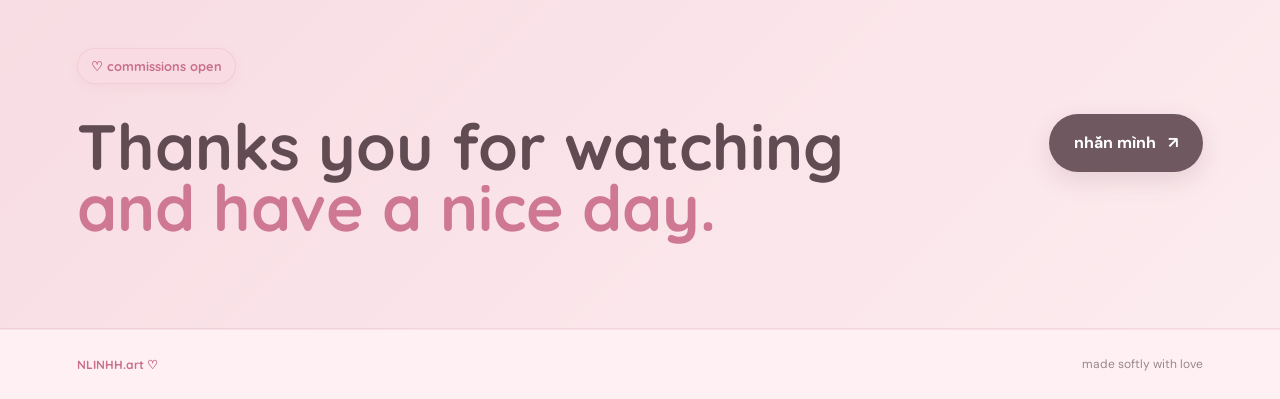
==== commit 664bad97: "Update index.html" ====
--- a/index.html
+++ b/index.html
@@ -38,7 +38,7 @@
         <div class="eyebrow"><span>✦</span> commissions open</div>
         <h1>WELCOME TO<br><em>my little world of art.</em></h1>
         <p>
-          Chào cậu ♡ Mình là <strong>NLINHH</strong> mình thích vẽ tranh chibi Tradition, gần đây mình cũng luyện digital mong bạn ủng hộ nha
+          Chào cậu ♡ Mình là <strong>NLINHH</strong>  một artist thích vẽ tranh chibi truyền thống (traditional art) và đang hoàn thiện thêm mảng digital. Cảm ơn cậu đã ghé thăm góc nhỏ của mình, mong được cậu ủng hộ nhé!
         </p>
         <div class="hero-actions">
           <a href="#gallery" class="button primary">xem tranh <span>↓</span></a>
@@ -75,8 +75,9 @@
       <div class="intro-grid">
         <h2>Hi <em>I'm Nlinh</em></h2>
         <p>
-          Mỗi commission mình vẽ đều chăm chút từng tí 1 nè :3. Mình ưu tiên nét mềm,
-          màu pastel và biểu cảm tự nhiên.Pha chút nét riêng của mình ạ:Đ
+       Với mình, mỗi commission đều là một đứa con tinh thần được nâng niu từng nét vẽ.
+          Mình yêu thích phong cách màu pastel dịu nhẹ, nét mềm và biểu cảm tự nhiên mang dấu ấn riêng của
+          tiệm tranh nhỏ này ạ ♡
          
         </p>
       </div>
@@ -97,7 +98,7 @@
           <span>chibi portrait</span><b>01</b>
         </div>
         <div class="masonry one gallery-grid">
-          <img src="images/Head/2.jpg" alt="Chibi Portrait 1" loading="lazy" />
+         
         </div>
       </div>
 
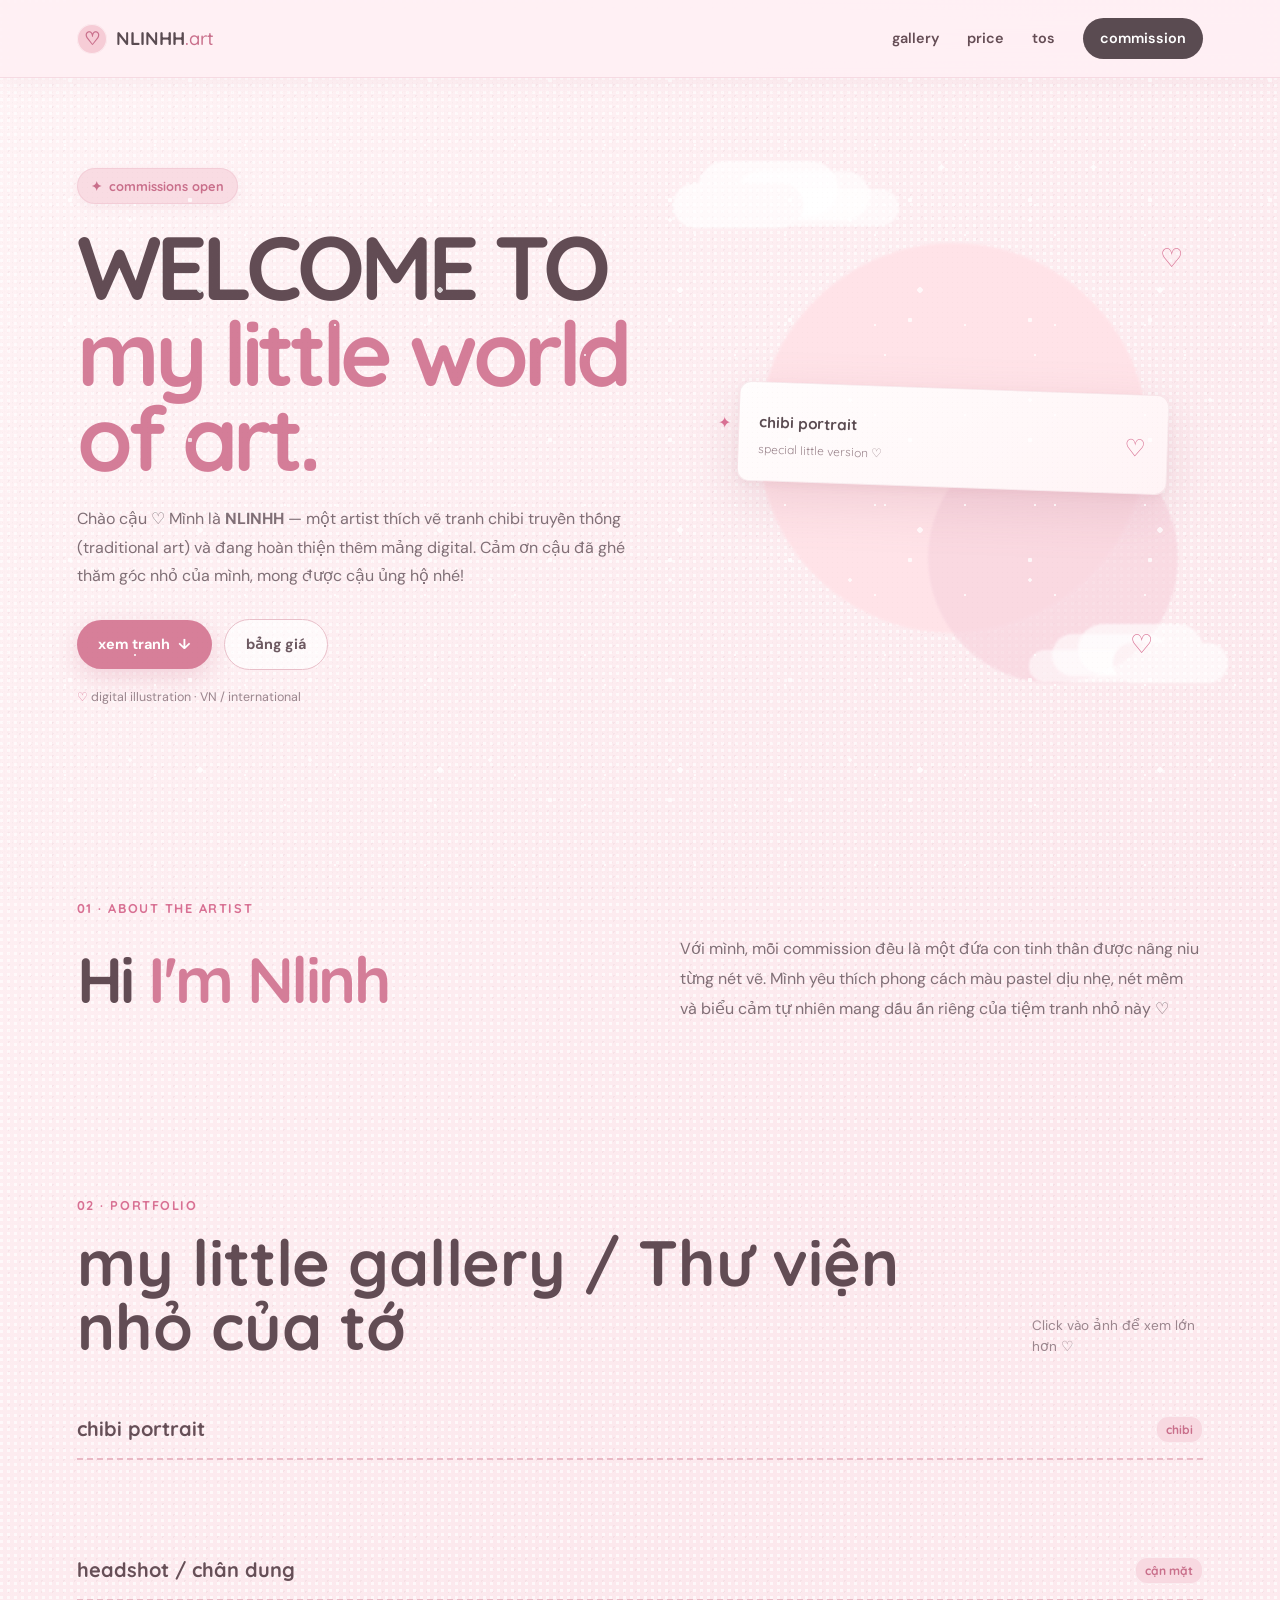
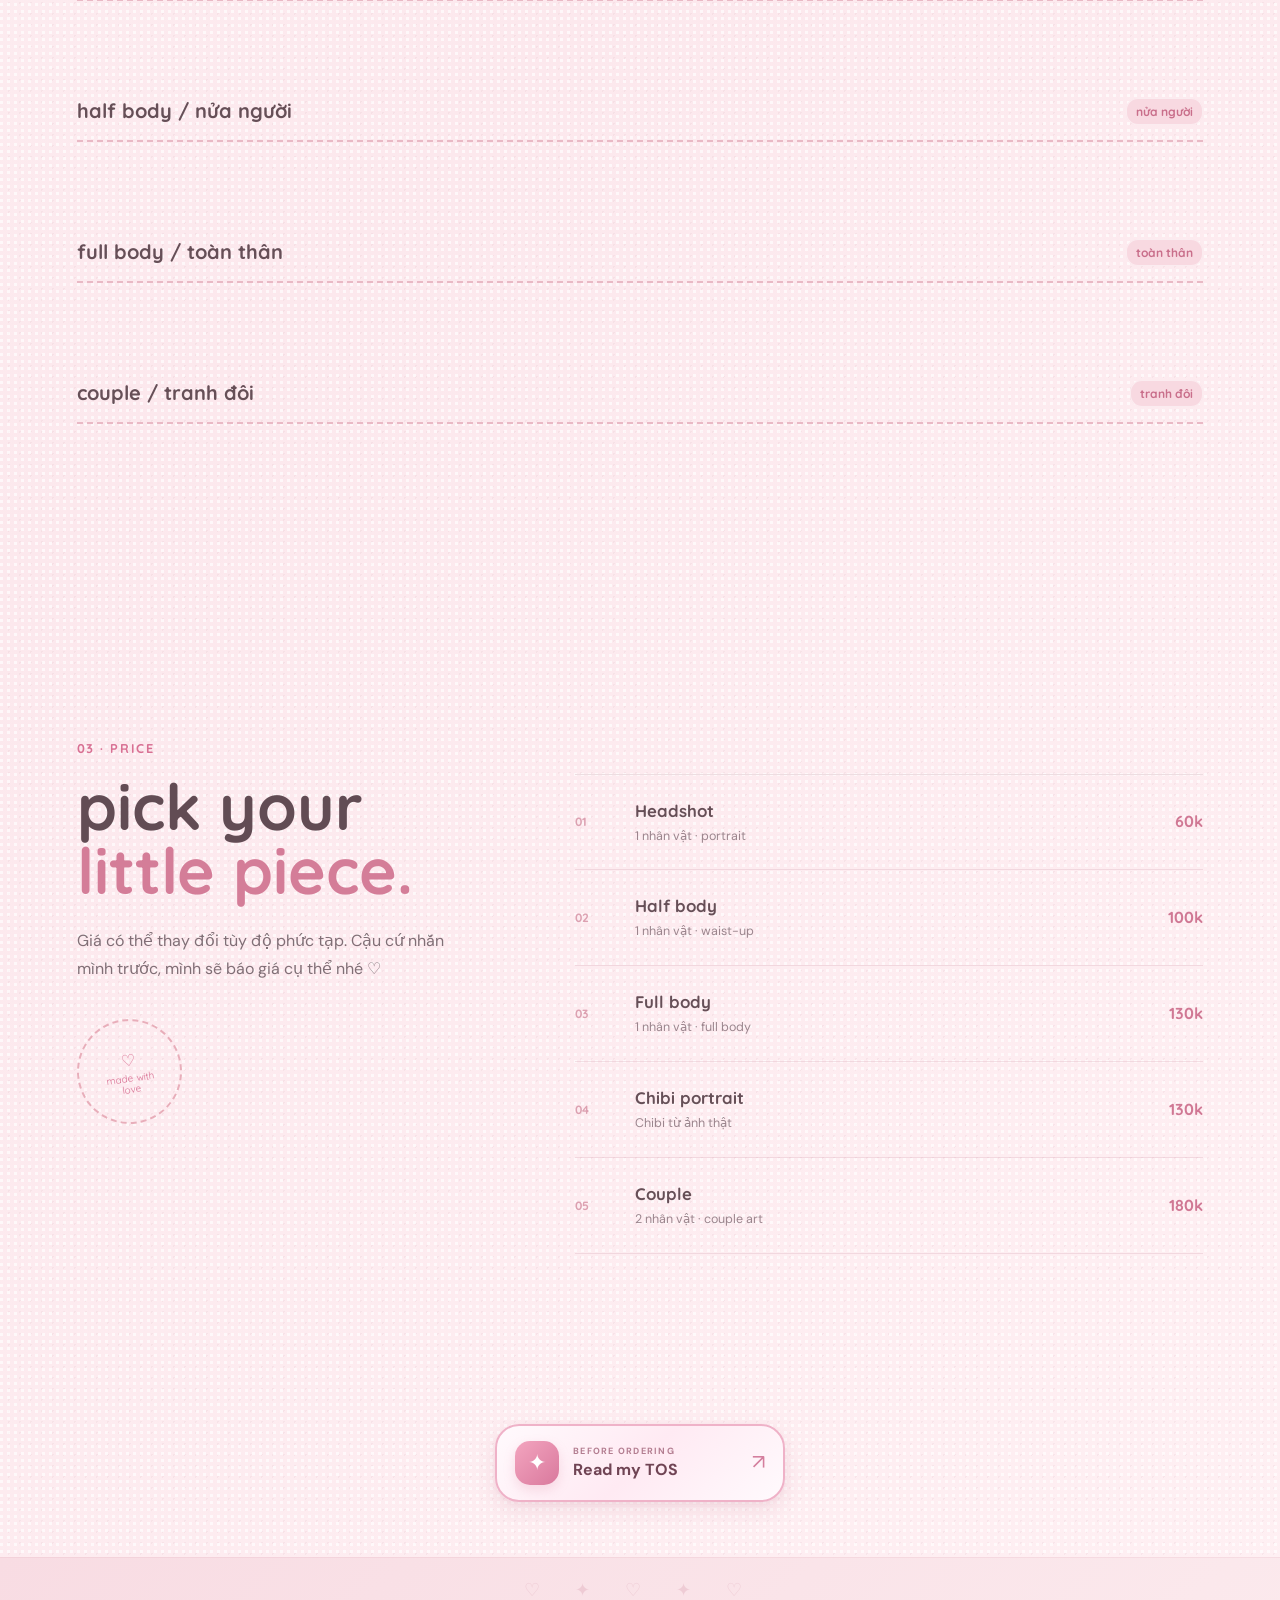
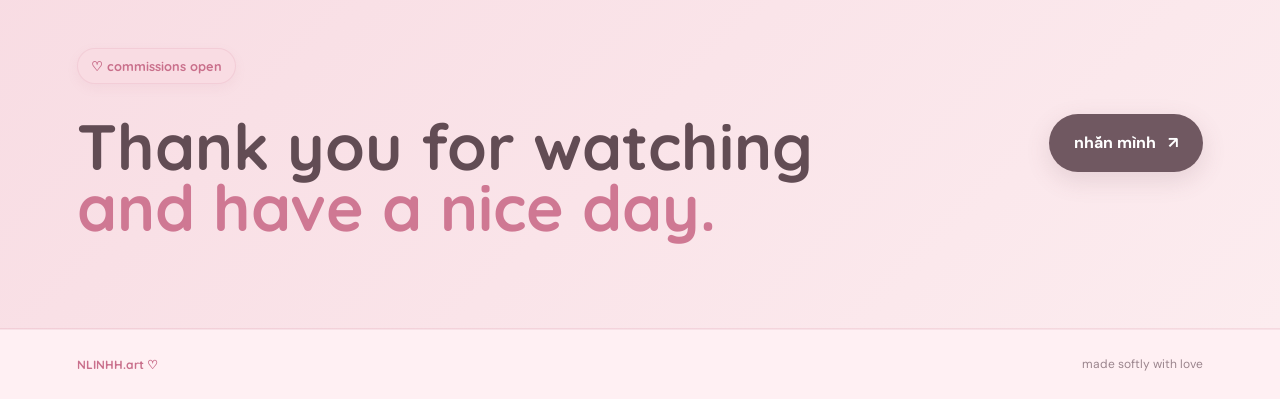
==== commit d0a9306e: "Update index.html" ====
--- a/index.html
+++ b/index.html
@@ -4,7 +4,7 @@
 <head>
   <meta charset="UTF-8" />
   <meta name="viewport" content="width=device-width, initial-scale=1.0" />
-  <meta name="description" content="NGLINHH.art — hello mng nhaaaaaaaa." />
+  <meta name="description" content="NGLINHH.art — Pastel Digital Art & Commission." />
   <title>NGLINHH.art — Commission</title>
   <link rel="preconnect" href="https://fonts.googleapis.com">
   <link rel="preconnect" href="https://fonts.gstatic.com" crossorigin>
@@ -12,6 +12,7 @@
     href="https://fonts.googleapis.com/css2?family=DM+Sans:wght@400;500;600;700&family=Quicksand:wght@500;600;700&display=swap"
     rel="stylesheet">
   <link rel="stylesheet" href="style.css" />
+  <link rel="stylesheet" href="effects.css" />
 </head>
 
 <body>
@@ -33,12 +34,13 @@
   </header>
 
   <main>
+    <!-- HERO -->
     <section class="hero" id="home">
       <div class="hero-copy">
         <div class="eyebrow"><span>✦</span> commissions open</div>
         <h1>WELCOME TO<br><em>my little world of art.</em></h1>
         <p>
-          Chào cậu ♡ Mình là <strong>NLINHH</strong>  một artist thích vẽ tranh chibi truyền thống (traditional art) và đang hoàn thiện thêm mảng digital. Cảm ơn cậu đã ghé thăm góc nhỏ của mình, mong được cậu ủng hộ nhé!
+          Chào cậu ♡ Mình là <strong>NLINHH</strong> — một artist thích vẽ tranh chibi truyền thống (traditional art) và đang hoàn thiện thêm mảng digital. Cảm ơn cậu đã ghé thăm góc nhỏ của mình, mong được cậu ủng hộ nhé!
         </p>
         <div class="hero-actions">
           <a href="#gallery" class="button primary">xem tranh <span>↓</span></a>
@@ -53,12 +55,12 @@
 
         <div class="portrait-card">
           <button class="hero-image-wrap" id="heroChibi" type="button" aria-label="Mở ảnh chibi">
-            
+            <img src="images/Head/2.jpg" alt="Chibi Portrait Sample" onerror="this.style.display='none'" />
           </button>
           <div class="portrait-caption">
             <div>
               <b>chibi portrait</b><br>
-              <span> special little version ♡</span>
+              <span>special little version ♡</span>
             </div>
             <span class="heart">♡</span>
           </div>
@@ -70,77 +72,75 @@
       </div>
     </section>
 
+    <!-- ABOUT ME -->
     <section class="intro section">
       <div class="section-kicker">01 · about the artist</div>
       <div class="intro-grid">
         <h2>Hi <em>I'm Nlinh</em></h2>
         <p>
-       Với mình, mỗi commission đều là một đứa con tinh thần được nâng niu từng nét vẽ.
-          Mình yêu thích phong cách màu pastel dịu nhẹ, nét mềm và biểu cảm tự nhiên mang dấu ấn riêng của
-          tiệm tranh nhỏ này ạ ♡
-         
+          Với mình, mỗi commission đều là một đứa con tinh thần được nâng niu từng nét vẽ. Mình yêu thích phong cách màu pastel dịu nhẹ, nét mềm và biểu cảm tự nhiên mang dấu ấn riêng của tiệm tranh nhỏ này ♡
         </p>
       </div>
     </section>
 
+    <!-- GALLERY -->
     <section class="gallery section" id="gallery">
       <div class="section-head">
         <div>
           <div class="section-kicker">02 · portfolio</div>
-          <h2>my little gallery/Thư viện nhỏ của tớ</h2>
+          <h2>my little gallery / Thư viện nhỏ của tớ</h2>
         </div>
         <p>Click vào ảnh để xem lớn hơn ♡</p>
       </div>
 
+      <!-- Mục tranh mới cập nhật -->
+      <div class="gallery-block" id="recentUploadsBlock" style="display: none;">
+        <div class="gallery-title">
+          <span>✨ tranh mới cập nhật</span><b>new</b>
+        </div>
+        <div class="masonry grid-4 gallery-grid" id="recentUploadsGrid"></div>
+      </div>
+
       <!-- Chibi Portrait -->
       <div class="gallery-block">
         <div class="gallery-title">
-          <span>chibi portrait</span><b>01</b>
-        </div>
-        <div class="masonry one gallery-grid">
-         
-        </div>
+          <span>chibi portrait</span><b>chibi</b>
+        </div>
+        <div class="masonry one gallery-grid"></div>
       </div>
 
       <!-- Head Shots -->
       <div class="gallery-block">
-        <div class="gallery-title"><span>head shots</span><b>08</b></div>
-        <div class="masonry grid-4 gallery-grid">
-
-        </div>
+        <div class="gallery-title"><span>headshot / chân dung</span><b>cận mặt</b></div>
+        <div class="masonry grid-4 gallery-grid"></div>
       </div>
 
       <!-- Half Body -->
       <div class="gallery-block">
-        <div class="gallery-title"><span>half body</span><b>08</b></div>
-        <div class="masonry grid-4 gallery-grid">
-
-        </div>
+        <div class="gallery-title"><span>half body / nửa người</span><b>nửa người</b></div>
+        <div class="masonry grid-4 gallery-grid"></div>
       </div>
 
       <!-- Full Body -->
       <div class="gallery-block">
-        <div class="gallery-title"><span>full body</span><b>16</b></div>
-        <div class="masonry grid-4 gallery-grid">
-
-        </div>
+        <div class="gallery-title"><span>full body / toàn thân</span><b>toàn thân</b></div>
+        <div class="masonry grid-4 gallery-grid"></div>
       </div>
 
       <!-- Couple -->
       <div class="gallery-block">
-        <div class="gallery-title"><span>couple</span><b>09</b></div>
-        <div class="masonry grid-3 gallery-grid">
-
-        </div>
-      </div>
-    </section>
-
+        <div class="gallery-title"><span>couple / tranh đôi</span><b>tranh đôi</b></div>
+        <div class="masonry grid-3 gallery-grid"></div>
+      </div>
+    </section>
+
+    <!-- PRICING -->
     <section class="price section" id="price">
       <div class="section-kicker">03 · price</div>
       <div class="price-layout">
         <div class="price-intro">
           <h2>pick your<br><em>little piece.</em></h2>
-          <p>Giá có thể thay đổi tùy độ phức tạp. Bạn cứ nhắn mình trước, mình sẽ báo giá cụ thể nhé:Đ ♡</p>
+          <p>Giá có thể thay đổi tùy độ phức tạp. Cậu cứ nhắn mình trước, mình sẽ báo giá cụ thể nhé ♡</p>
           <div class="price-stamp">♡<br><small>made with<br>love</small></div>
         </div>
 
@@ -148,7 +148,7 @@
           <article class="price-item">
             <span class="num">01</span>
             <div>
-              <h3>Head</h3>
+              <h3>Headshot</h3>
               <p>1 nhân vật · portrait</p>
             </div>
             <strong>60k</strong>
@@ -173,7 +173,7 @@
             <span class="num">04</span>
             <div>
               <h3>Chibi portrait</h3>
-              <p>chibi từ ảnh thật</p>
+              <p>Chibi từ ảnh thật</p>
             </div>
             <strong>130k</strong>
           </article>
@@ -188,32 +188,27 @@
         </div>
       </div>
     </section>
+
+    <!-- TOS BUTTON -->
     <div class="tos-button-wrap">
-
-      <a href="./tos.html" target="_blank" rel="noopener noreferrer" class="tos-button">
-
-        <span class="tos-icon">:3</span>
-
+      <a href="tos.html" target="_blank" rel="noopener noreferrer" class="tos-button">
+        <span class="tos-icon">✦</span>
         <span class="tos-button-text">
           <small>BEFORE ORDERING</small>
           Read my TOS
         </span>
-
         <span class="tos-arrow">↗</span>
-
       </a>
-
     </div>
-    </a>
-    </div>
+
+    <!-- CONTACT -->
     <section class="contact" id="contact">
       <div class="contact-inner">
         <div>
           <span class="eyebrow">♡ commissions open</span>
-          <h2>Thanks you for watching<br><em>and have a nice day.</em></h2>
-        </div>
-        <a class="contact-button" href="https://www.facebook.com/share/19JkC8BtgW/?mibextid=wwXIfr/" target="_blank"
-          rel="noopener noreferrer">
+          <h2>Thank you for watching<br><em>and have a nice day.</em></h2>
+        </div>
+        <a class="contact-button" href="https://www.facebook.com/share/19JkC8BtgW/?mibextid=wwXIfr/" target="_blank" rel="noopener noreferrer">
           nhắn mình <span>↗</span>
         </a>
       </div>
@@ -225,6 +220,7 @@
     <span>made softly with love</span>
   </footer>
 
+  <!-- LIGHTBOX -->
   <div class="lightbox" id="lightbox" aria-hidden="true">
     <button class="close" type="button" aria-label="Đóng">×</button>
     <div class="lightbox-content">
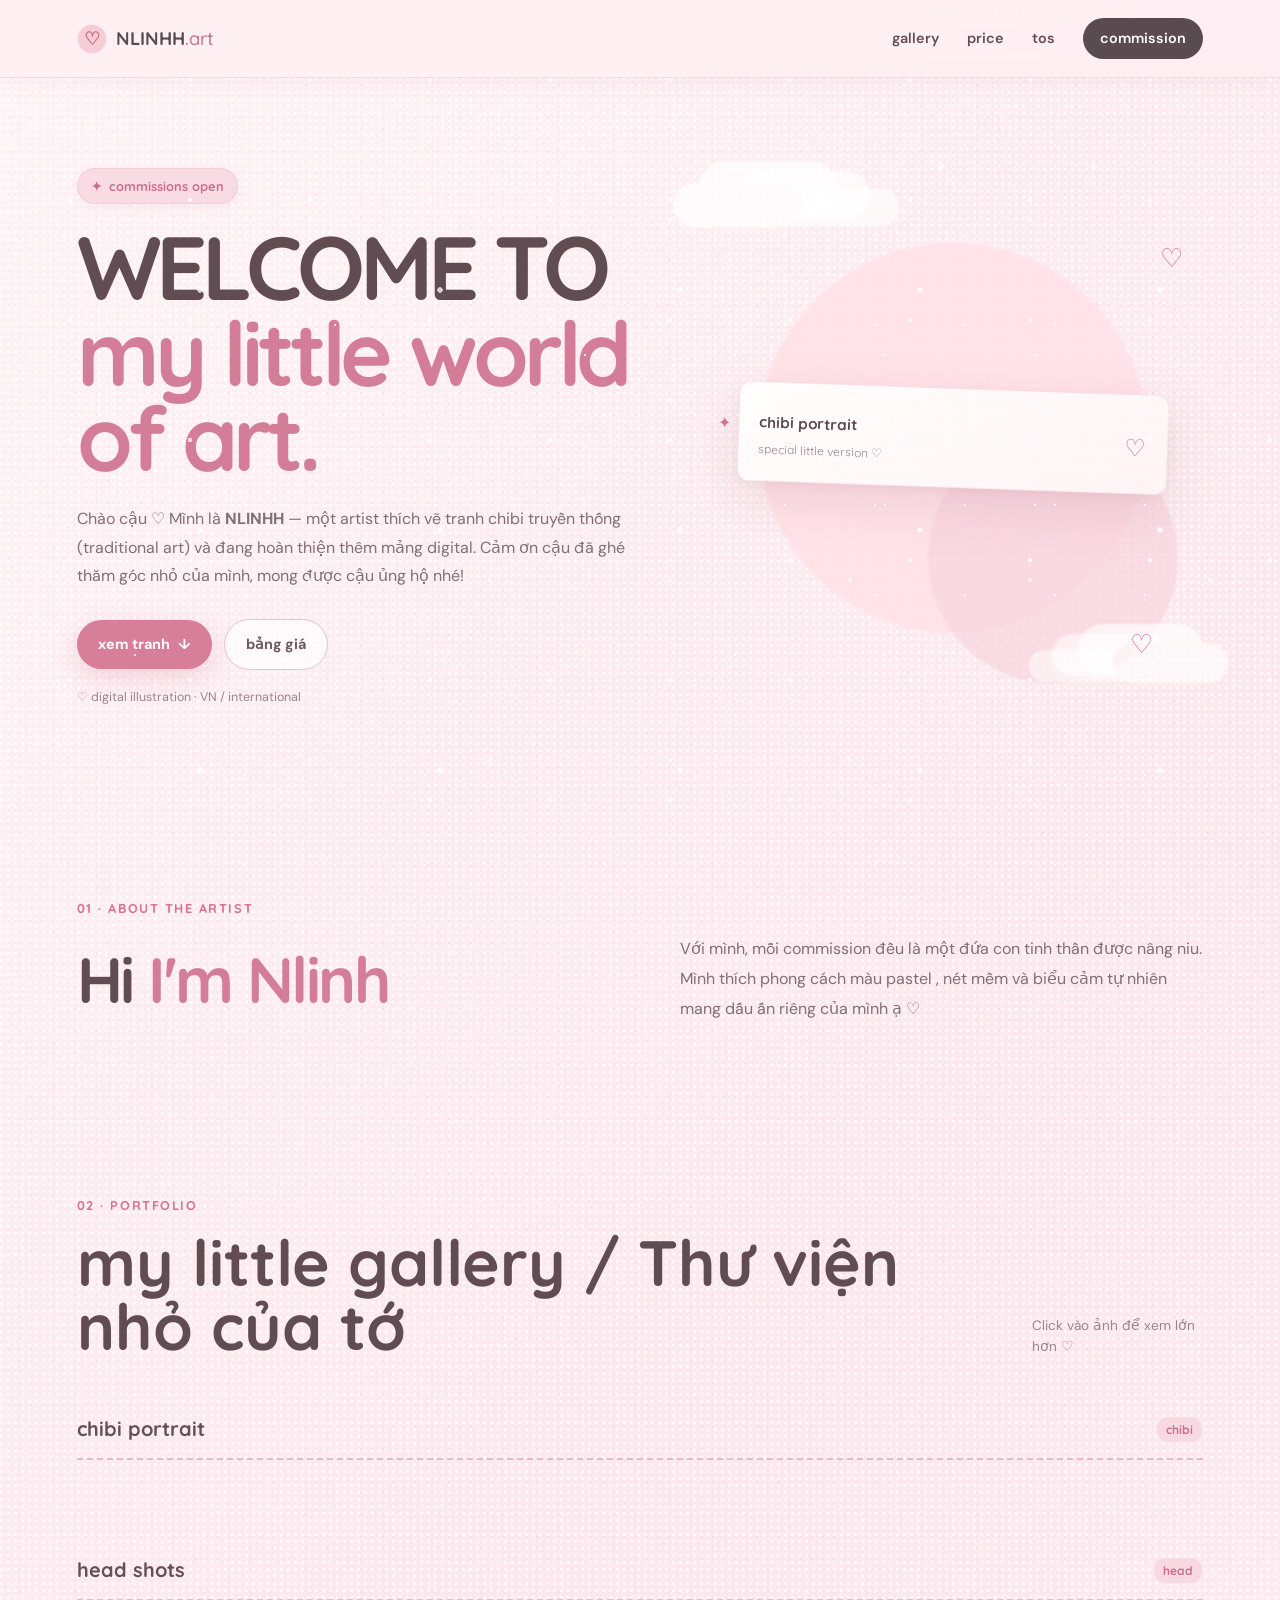
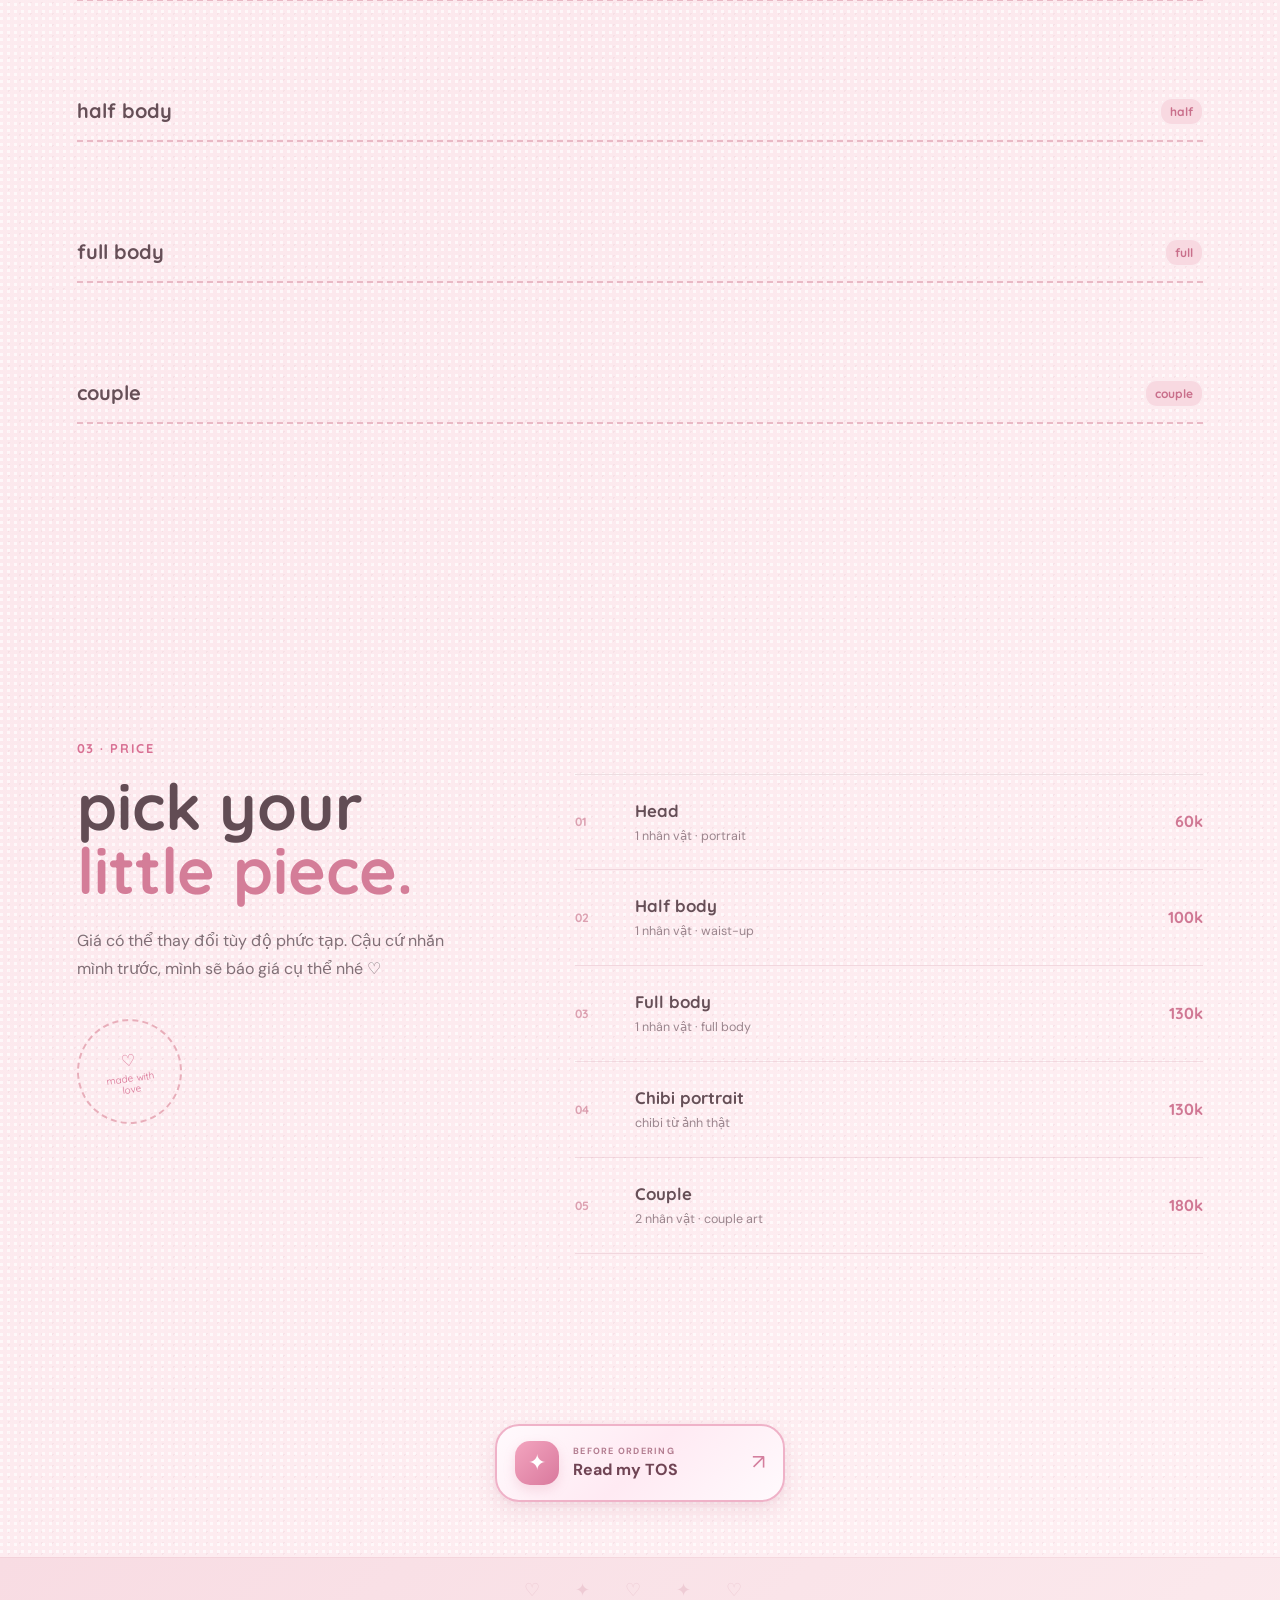
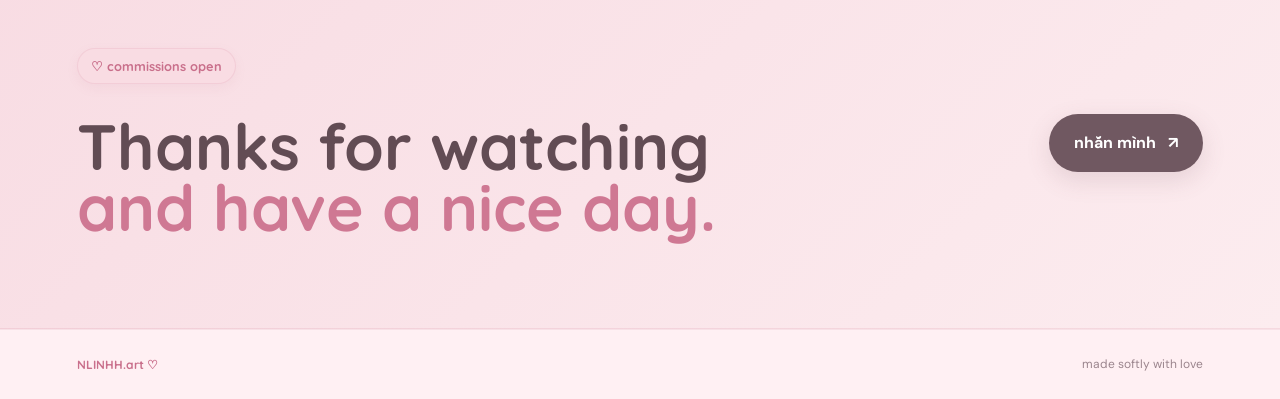
==== commit 1f5dbcbb: "Update index.html" ====
--- a/index.html
+++ b/index.html
@@ -34,7 +34,6 @@
   </header>
 
   <main>
-    <!-- HERO -->
     <section class="hero" id="home">
       <div class="hero-copy">
         <div class="eyebrow"><span>✦</span> commissions open</div>
@@ -54,9 +53,6 @@
         <div class="blob blob-two"></div>
 
         <div class="portrait-card">
-          <button class="hero-image-wrap" id="heroChibi" type="button" aria-label="Mở ảnh chibi">
-            <img src="images/Head/2.jpg" alt="Chibi Portrait Sample" onerror="this.style.display='none'" />
-          </button>
           <div class="portrait-caption">
             <div>
               <b>chibi portrait</b><br>
@@ -72,18 +68,16 @@
       </div>
     </section>
 
-    <!-- ABOUT ME -->
     <section class="intro section">
       <div class="section-kicker">01 · about the artist</div>
       <div class="intro-grid">
         <h2>Hi <em>I'm Nlinh</em></h2>
         <p>
-          Với mình, mỗi commission đều là một đứa con tinh thần được nâng niu từng nét vẽ. Mình yêu thích phong cách màu pastel dịu nhẹ, nét mềm và biểu cảm tự nhiên mang dấu ấn riêng của tiệm tranh nhỏ này ♡
+          Với mình, mỗi commission đều là một đứa con tinh thần được nâng niu. Mình  thích phong cách màu pastel , nét mềm và biểu cảm tự nhiên mang dấu ấn riêng của mình  ạ ♡
         </p>
       </div>
     </section>
 
-    <!-- GALLERY -->
     <section class="gallery section" id="gallery">
       <div class="section-head">
         <div>
@@ -93,14 +87,6 @@
         <p>Click vào ảnh để xem lớn hơn ♡</p>
       </div>
 
-      <!-- Mục tranh mới cập nhật -->
-      <div class="gallery-block" id="recentUploadsBlock" style="display: none;">
-        <div class="gallery-title">
-          <span>✨ tranh mới cập nhật</span><b>new</b>
-        </div>
-        <div class="masonry grid-4 gallery-grid" id="recentUploadsGrid"></div>
-      </div>
-
       <!-- Chibi Portrait -->
       <div class="gallery-block">
         <div class="gallery-title">
@@ -111,30 +97,29 @@
 
       <!-- Head Shots -->
       <div class="gallery-block">
-        <div class="gallery-title"><span>headshot / chân dung</span><b>cận mặt</b></div>
+        <div class="gallery-title"><span>head shots</span><b>head</b></div>
         <div class="masonry grid-4 gallery-grid"></div>
       </div>
 
       <!-- Half Body -->
       <div class="gallery-block">
-        <div class="gallery-title"><span>half body / nửa người</span><b>nửa người</b></div>
+        <div class="gallery-title"><span>half body</span><b>half</b></div>
         <div class="masonry grid-4 gallery-grid"></div>
       </div>
 
       <!-- Full Body -->
       <div class="gallery-block">
-        <div class="gallery-title"><span>full body / toàn thân</span><b>toàn thân</b></div>
+        <div class="gallery-title"><span>full body</span><b>full</b></div>
         <div class="masonry grid-4 gallery-grid"></div>
       </div>
 
       <!-- Couple -->
       <div class="gallery-block">
-        <div class="gallery-title"><span>couple / tranh đôi</span><b>tranh đôi</b></div>
+        <div class="gallery-title"><span>couple</span><b>couple</b></div>
         <div class="masonry grid-3 gallery-grid"></div>
       </div>
     </section>
 
-    <!-- PRICING -->
     <section class="price section" id="price">
       <div class="section-kicker">03 · price</div>
       <div class="price-layout">
@@ -148,7 +133,7 @@
           <article class="price-item">
             <span class="num">01</span>
             <div>
-              <h3>Headshot</h3>
+              <h3>Head</h3>
               <p>1 nhân vật · portrait</p>
             </div>
             <strong>60k</strong>
@@ -173,7 +158,7 @@
             <span class="num">04</span>
             <div>
               <h3>Chibi portrait</h3>
-              <p>Chibi từ ảnh thật</p>
+              <p>chibi từ ảnh thật</p>
             </div>
             <strong>130k</strong>
           </article>
@@ -189,7 +174,6 @@
       </div>
     </section>
 
-    <!-- TOS BUTTON -->
     <div class="tos-button-wrap">
       <a href="tos.html" target="_blank" rel="noopener noreferrer" class="tos-button">
         <span class="tos-icon">✦</span>
@@ -201,14 +185,14 @@
       </a>
     </div>
 
-    <!-- CONTACT -->
     <section class="contact" id="contact">
       <div class="contact-inner">
         <div>
           <span class="eyebrow">♡ commissions open</span>
-          <h2>Thank you for watching<br><em>and have a nice day.</em></h2>
-        </div>
-        <a class="contact-button" href="https://www.facebook.com/share/19JkC8BtgW/?mibextid=wwXIfr/" target="_blank" rel="noopener noreferrer">
+          <h2>Thanks for watching<br><em>and have a nice day.</em></h2>
+        </div>
+        <a class="contact-button" href="https://www.facebook.com/share/19JkC8BtgW/?mibextid=wwXIfr/" target="_blank"
+          rel="noopener noreferrer">
           nhắn mình <span>↗</span>
         </a>
       </div>
@@ -220,7 +204,6 @@
     <span>made softly with love</span>
   </footer>
 
-  <!-- LIGHTBOX -->
   <div class="lightbox" id="lightbox" aria-hidden="true">
     <button class="close" type="button" aria-label="Đóng">×</button>
     <div class="lightbox-content">
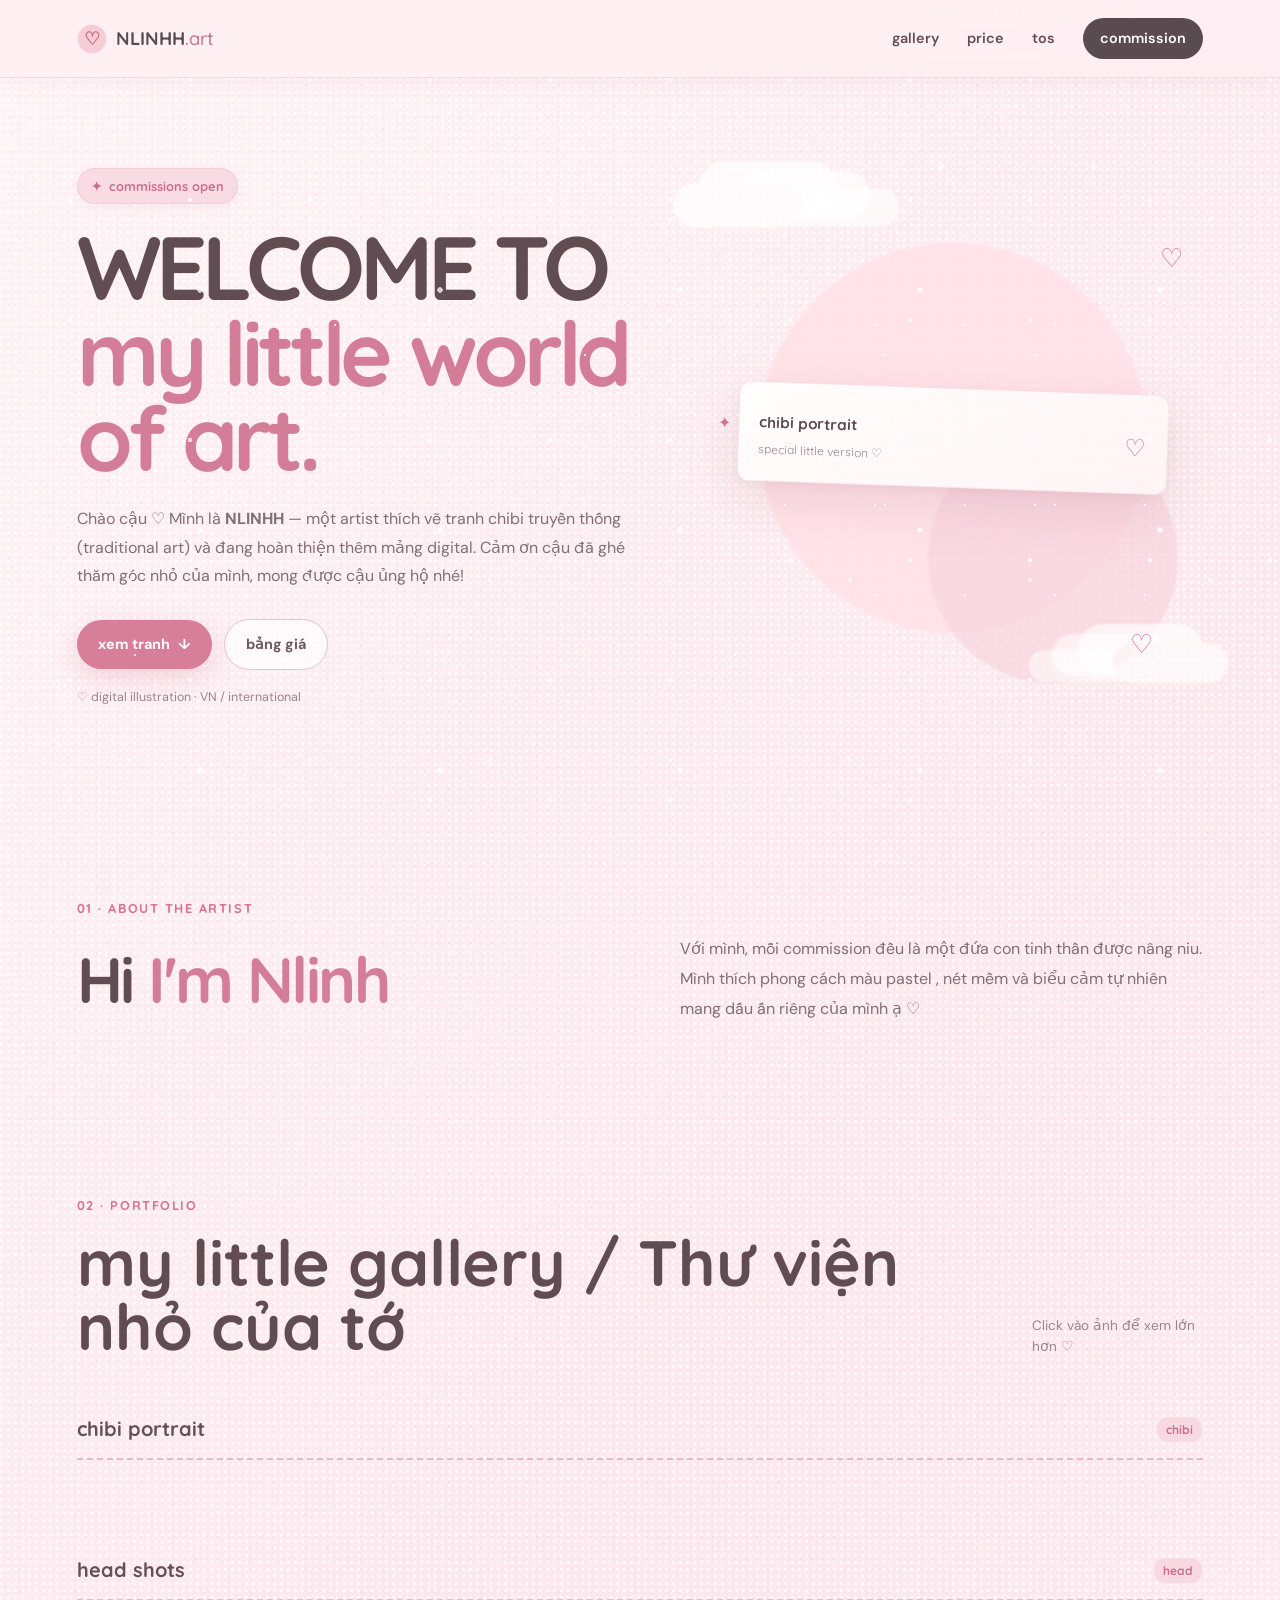
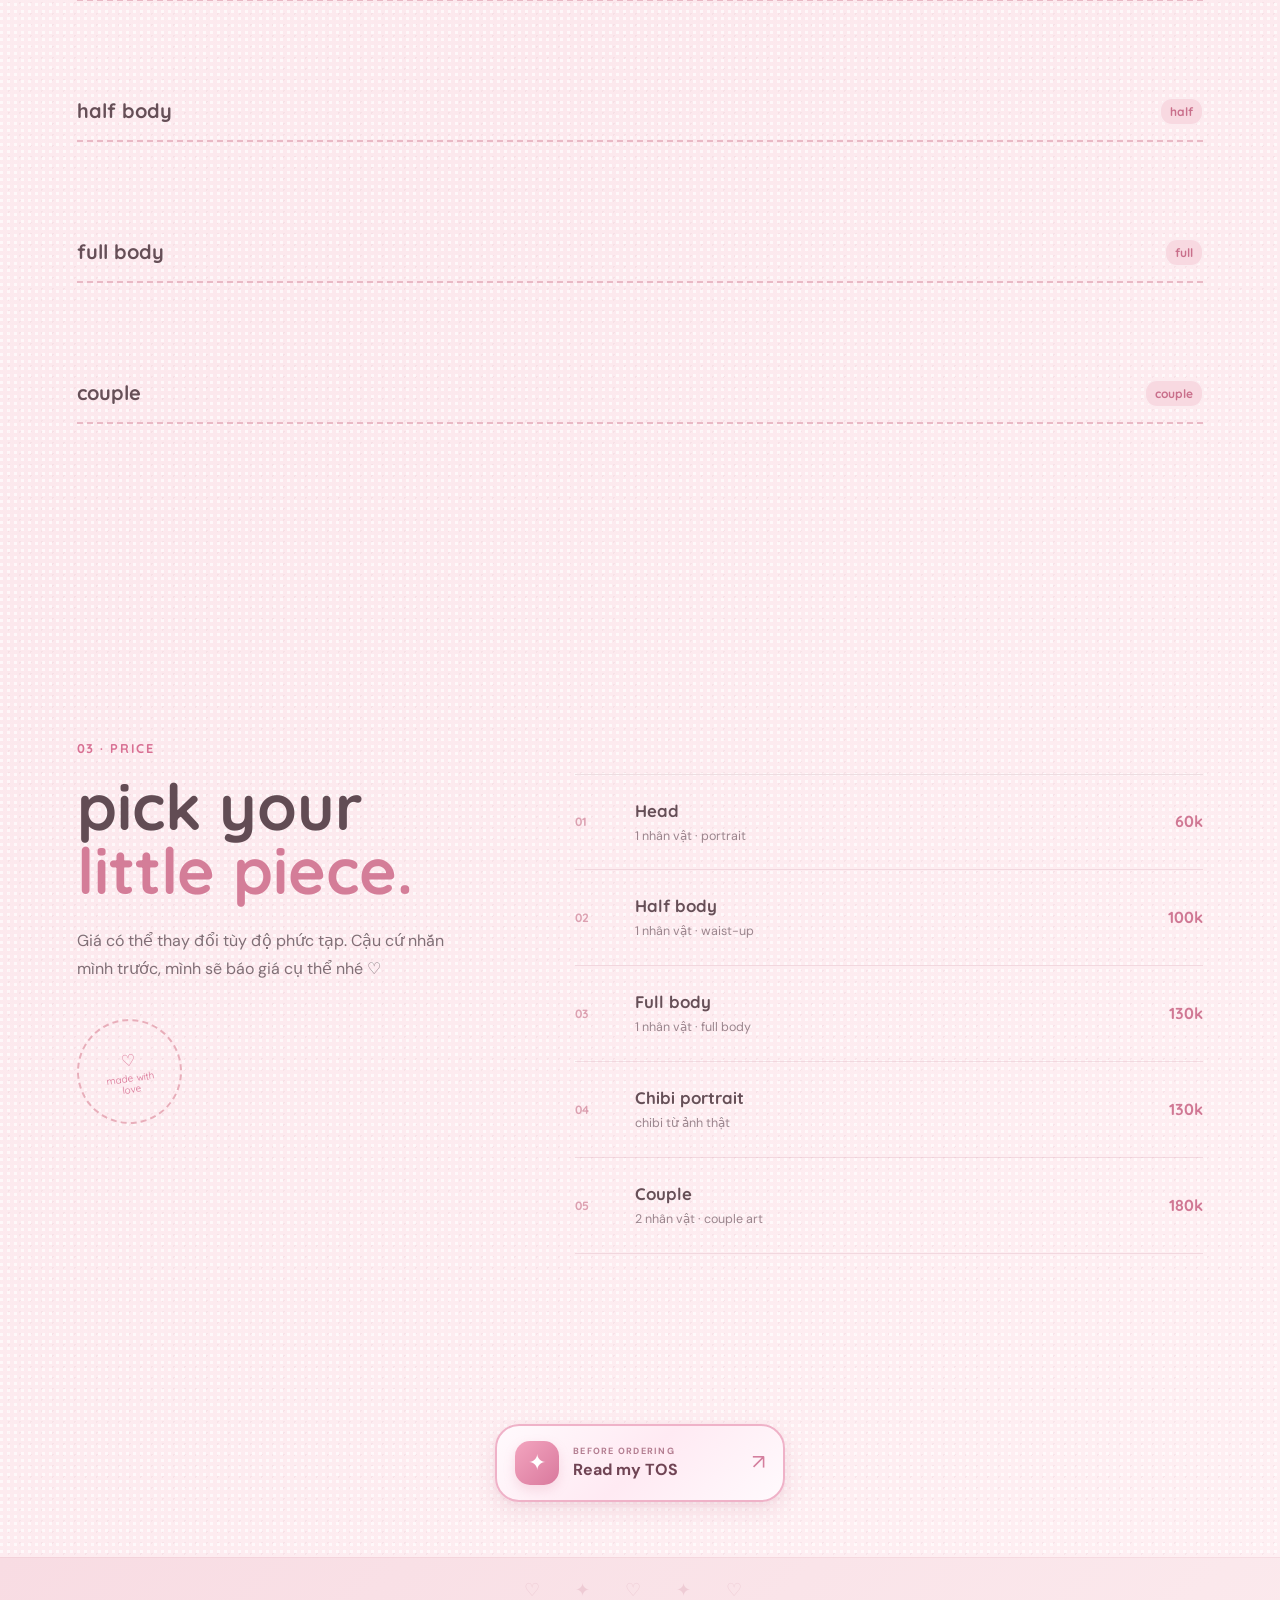
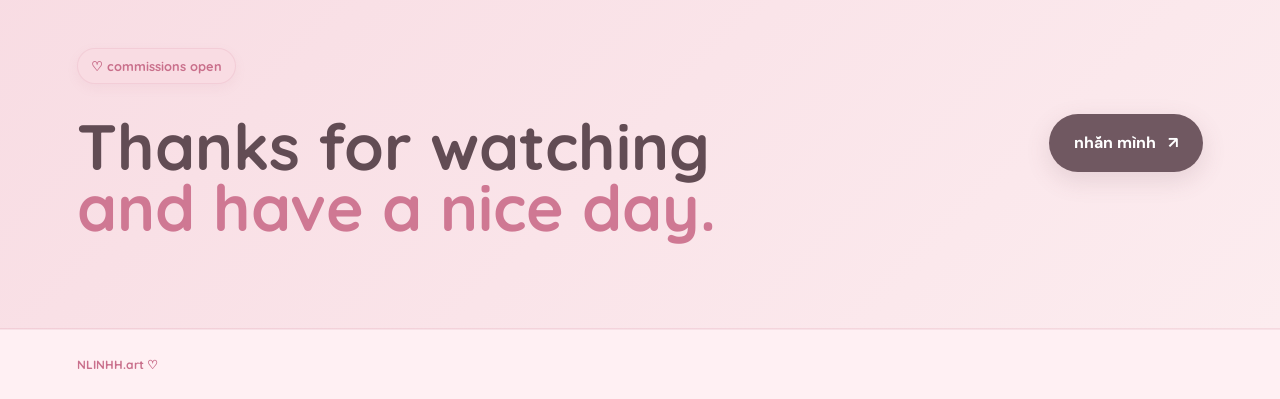
==== commit fff0e440: "Update index.html" ====
--- a/index.html
+++ b/index.html
@@ -201,7 +201,6 @@
 
   <footer>
     <span>NLINHH.art ♡</span>
-    <span>made softly with love</span>
   </footer>
 
   <div class="lightbox" id="lightbox" aria-hidden="true">
@@ -213,7 +212,7 @@
       <p id="lightboxTitle">Artwork</p>
     </div>
   </div>
-
+<script src="gallery-data.js"></script>
   <script src="script.js"></script>
 </body>
 
